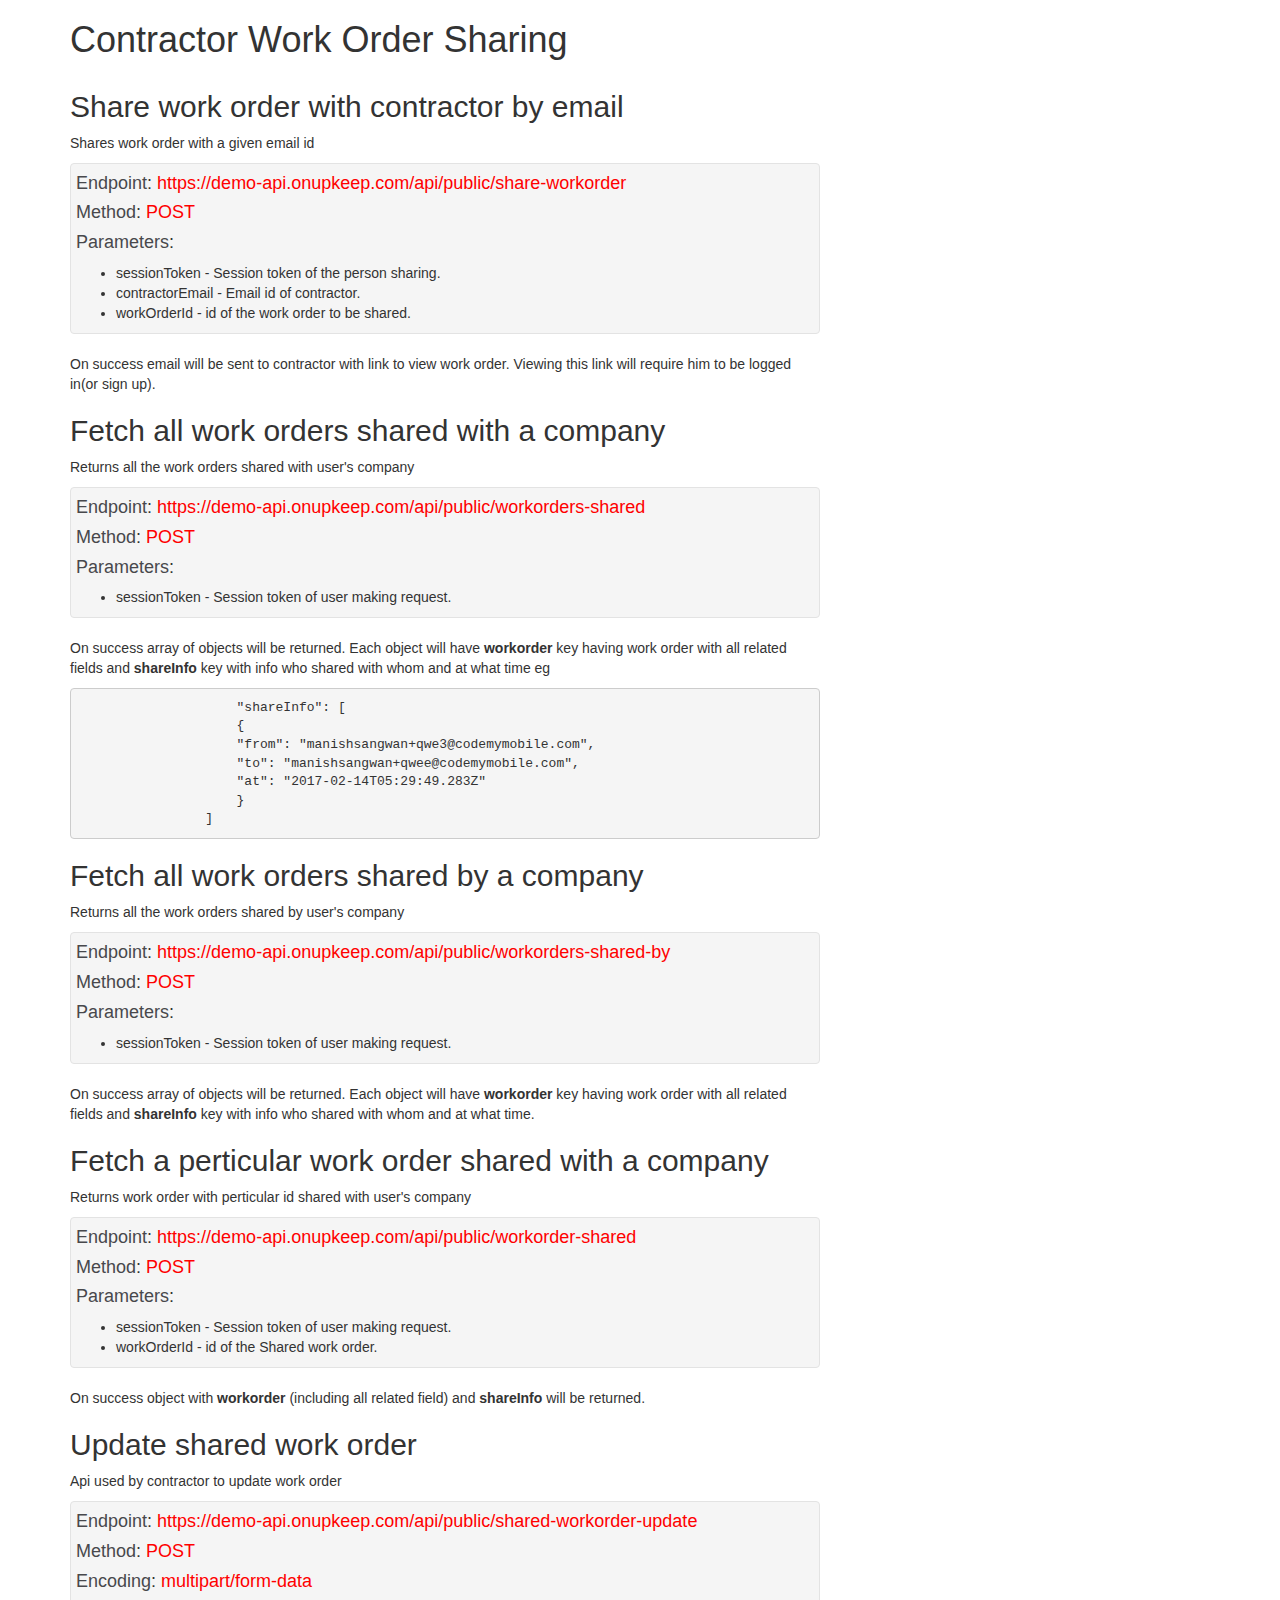
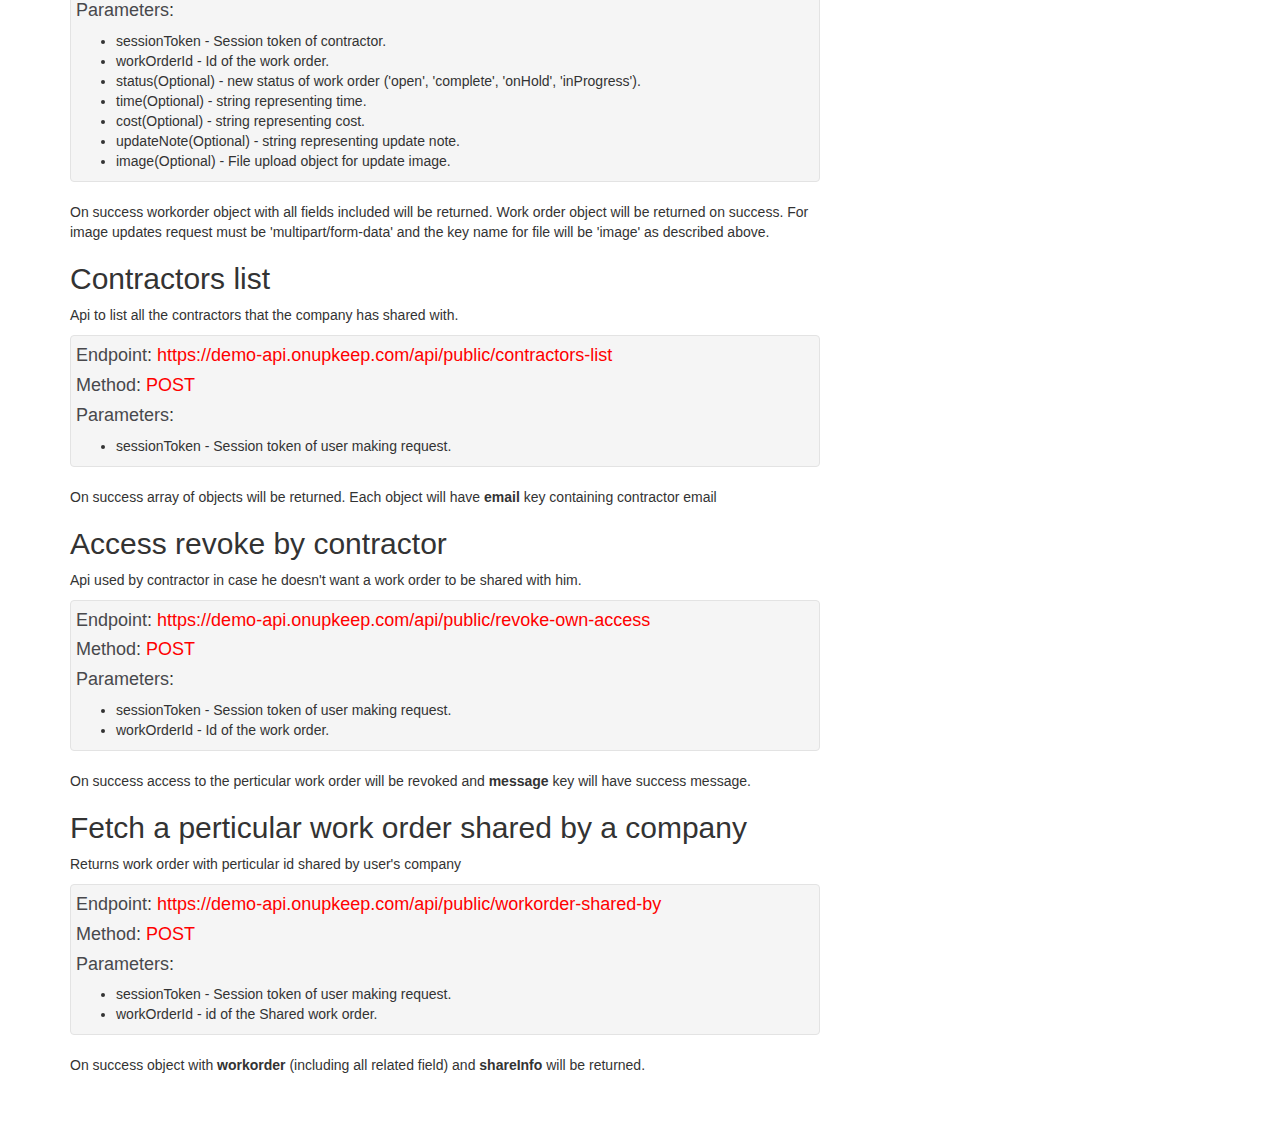
==== contractor.html @ 252f6064 "text change" ====
<!DOCTYPE html>
<html lang="en">
<head>
    <meta charset="utf-8">
    <meta http-equiv="X-UA-Compatible" content="IE=edge">
    <meta name="viewport" content="width=device-width, initial-scale=1">
    <!-- The above 3 meta tags *must* come first in the head; any other head content must come *after* these tags -->
    <meta name="description" content="">
    <meta name="author" content="">

    <title>Documentation Public APIs</title>

    <!-- Bootstrap core CSS -->
    <link href="https://maxcdn.bootstrapcdn.com/bootstrap/3.3.7/css/bootstrap.min.css" rel="stylesheet">

    <!-- Custom styles for this template -->
    <link href="style.css" rel="stylesheet">


    <!-- HTML5 shim and Respond.js for IE8 support of HTML5 elements and media queries -->
    <!--[if lt IE 9]>
    <script src="https://oss.maxcdn.com/html5shiv/3.7.3/html5shiv.min.js"></script>
    <script src="https://oss.maxcdn.com/respond/1.4.2/respond.min.js"></script>
    <![endif]-->
</head>

<body>

<div class="container">

    <div class="blog-header">
        <h1 class="blog-title">Contractor Work Order Sharing</h1>
    </div>

    <div class="row">

        <div class="col-sm-8 blog-main">
            <div class="blog-post">
                <h2>Share work order with contractor by email</h2>
                <p>Shares work order with a given email id</p>
                <div class="highlight">
                    <h4><span class="key">Endpoint</span>: <span class="val">https://demo-api.onupkeep.com/api/public/share-workorder</span></h4>
                    <h4><span class="key">Method</span>: <span class="val">POST</span></h4>
                    <h4><span class="key">Parameters</span>:</h4>
                    <ul>
                        <li>sessionToken  - Session token of the person sharing.</li>
                        <li>contractorEmail  - Email id of contractor.</li>
                        <li>workOrderId - id of the work order to be shared.</li>
                    </ul>
                </div>
                <p>On success email will be sent to contractor with link to view work order. Viewing this link will require him to be logged in(or sign up).</p>
            </div>

            <div class="blog-post">
                <h2>Fetch all work orders shared with a company</h2>
                <p>Returns all the work orders shared with user's company</p>
                <div class="highlight">
                    <h4><span class="key">Endpoint</span>: <span class="val">https://demo-api.onupkeep.com/api/public/workorders-shared</span></h4>
                    <h4><span class="key">Method</span>: <span class="val">POST</span></h4>
                    <h4><span class="key">Parameters</span>:</h4>
                    <ul>
                        <li>sessionToken  - Session token of user making request.</li>
                    </ul>
                </div>
                <p>On success array of objects will be returned. Each object will have <b>workorder</b> key having work order with all related fields and <b>shareInfo</b> key with info who shared with whom and at what time eg
                    <pre>
                    "shareInfo": [
                    {
                    "from": "manishsangwan+qwe3@codemymobile.com",
                    "to": "manishsangwan+qwee@codemymobile.com",
                    "at": "2017-02-14T05:29:49.283Z"
                    }
                ]</pre></p>
            </div><!-- /.blog-post -->


            <div class="blog-post">
                <h2>Fetch all work orders shared by a company</h2>
                <p>Returns all the work orders shared by user's company</p>
                <div class="highlight">
                    <h4><span class="key">Endpoint</span>: <span class="val">https://demo-api.onupkeep.com/api/public/workorders-shared-by</span></h4>
                    <h4><span class="key">Method</span>: <span class="val">POST</span></h4>
                    <h4><span class="key">Parameters</span>:</h4>
                    <ul>
                        <li>sessionToken  - Session token of user making request.</li>
                    </ul>
                </div>
                <p>On success array of objects will be returned. Each object will have <b>workorder</b> key having work order with all related fields and <b>shareInfo</b> key with info who shared with whom and at what time.</p>
            </div><!-- /.blog-post -->

            <div class="blog-post">
                <h2>Fetch a perticular work order shared with a company</h2>
                <p>Returns work order with perticular id shared with user's company</p>
                <div class="highlight">
                    <h4><span class="key">Endpoint</span>: <span class="val">https://demo-api.onupkeep.com/api/public/workorder-shared</span></h4>
                    <h4><span class="key">Method</span>: <span class="val">POST</span></h4>
                    <h4><span class="key">Parameters</span>:</h4>
                    <ul>
                        <li>sessionToken  - Session token of user making request.</li>
                        <li>workOrderId - id of the Shared work order.</li>
                    </ul>
                </div>
                <p>On success object with <b>workorder</b> (including all related field) and <b>shareInfo</b> will be returned.</p>
            </div><!-- /.blog-post -->

            <div class="blog-post">
                <h2>Update shared work order</h2>
                <p>Api used by contractor to update work order</p>
                <div class="highlight">
                    <h4><span class="key">Endpoint</span>: <span class="val">https://demo-api.onupkeep.com/api/public/shared-workorder-update</span></h4>
                    <h4><span class="key">Method</span>: <span class="val">POST</span></h4>
                    <h4><span class="key">Encoding</span>: <span class="val">multipart/form-data</span></h4>
                    <h4><span class="key">Parameters</span>:</h4>
                    <ul>
                        <li>sessionToken - Session token of contractor.</li>
                        <li>workOrderId - Id of the work order.</li>
                        <li>status(Optional) - new status of work order ('open', 'complete', 'onHold', 'inProgress').</li>
                        <li>time(Optional) - string representing time.</li>
                        <li>cost(Optional) - string representing cost.</li>
                        <li>updateNote(Optional) - string representing update note.</li>
                        <li>image(Optional) - File upload object for update image.</li>
                    </ul>
                </div>
                <p>On success workorder object with all fields included will be returned. Work order object will be returned on success. For image updates request must be 'multipart/form-data' and the key name for file will be 'image' as described above.</p>
            </div><!-- /.blog-post -->

            <div class="blog-post">
                <h2>Contractors list</h2>
                <p>Api to list all the contractors that the company has shared with.</p>
                <div class="highlight">
                    <h4><span class="key">Endpoint</span>: <span class="val">https://demo-api.onupkeep.com/api/public/contractors-list</span></h4>
                    <h4><span class="key">Method</span>: <span class="val">POST</span></h4>
                    <h4><span class="key">Parameters</span>:</h4>
                    <ul>
                        <li>sessionToken  - Session token of user making request.</li>
                    </ul>
                </div>
                <p>On success array of objects will be returned. Each object will have <b>email</b> key containing contractor email</p>
            </div><!-- /.blog-post -->

            <div class="blog-post">
                <h2>Access revoke by contractor</h2>
                <p>Api used by contractor in case he doesn't want a work order to be shared with him.</p>
                <div class="highlight">
                    <h4><span class="key">Endpoint</span>: <span class="val">https://demo-api.onupkeep.com/api/public/revoke-own-access</span></h4>
                    <h4><span class="key">Method</span>: <span class="val">POST</span></h4>
                    <h4><span class="key">Parameters</span>:</h4>
                    <ul>
                        <li>sessionToken  - Session token of user making request.</li>
                        <li>workOrderId  - Id of the work order.</li>
                    </ul>
                </div>
                <p>On success access to the perticular work order will be revoked and <b>message</b> key will have success message.</p>
            </div><!-- /.blog-post -->

            <div class="blog-post">
                <h2>Fetch a perticular work order shared by a company</h2>
                <p>Returns work order with perticular id shared by user's company</p>
                <div class="highlight">
                    <h4><span class="key">Endpoint</span>: <span class="val">https://demo-api.onupkeep.com/api/public/workorder-shared-by</span></h4>
                    <h4><span class="key">Method</span>: <span class="val">POST</span></h4>
                    <h4><span class="key">Parameters</span>:</h4>
                    <ul>
                        <li>sessionToken  - Session token of user making request.</li>
                        <li>workOrderId - id of the Shared work order.</li>
                    </ul>
                </div>
                <p>On success object with <b>workorder</b> (including all related field) and <b>shareInfo</b> will be returned.</p>
            </div><!-- /.blog-post -->


        </div><!-- /.blog-main -->

    </div><!-- /.row -->

</div><!-- /.container -->
<div class="footer">

</div>


<!-- Bootstrap core JavaScript
================================================== -->
<!-- Placed at the end of the document so the pages load faster -->
<script src="https://ajax.googleapis.com/ajax/libs/jquery/1.12.4/jquery.min.js"></script>
<script>window.jQuery || document.write('<script src="http://code.jquery.com/ui/1.12.1/jquery-ui.min.js"><\/script>')</script>
<script src="https://maxcdn.bootstrapcdn.com/bootstrap/3.3.7/js/bootstrap.min.js"></script>
</body>
</html>
---- style.css ----
.highlight{
    margin-bottom: 20px;
    background-color: #f5f5f5;
    border: 1px solid #e3e3e3;
    border-radius: 4px;
    padding-left: 5px;
}

.key{
    color: #48484c
}

.val{
    color: red;
}

.footer{
    margin-bottom: 50px;
}

.idx {
    margin-top: 40px;
}

.idx-head {
    font-size: 23px;
}

.idx-body{

}
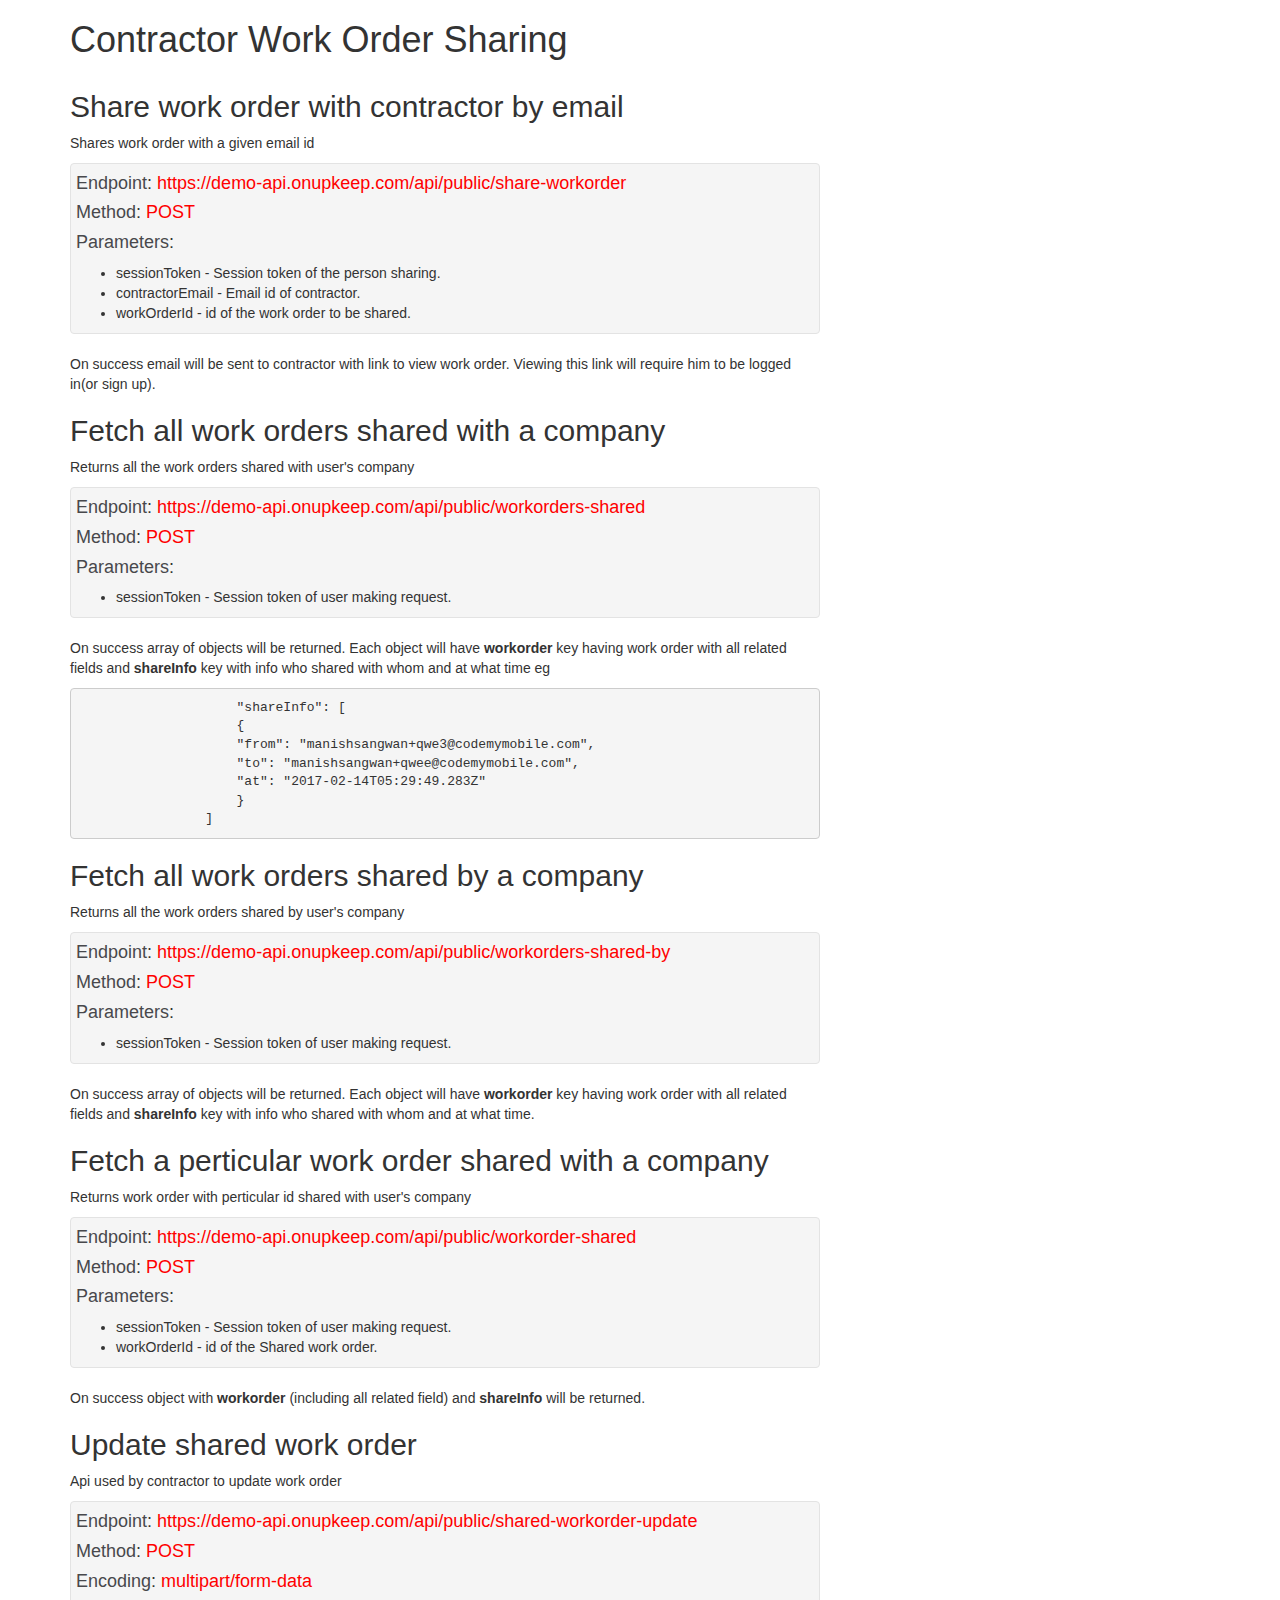
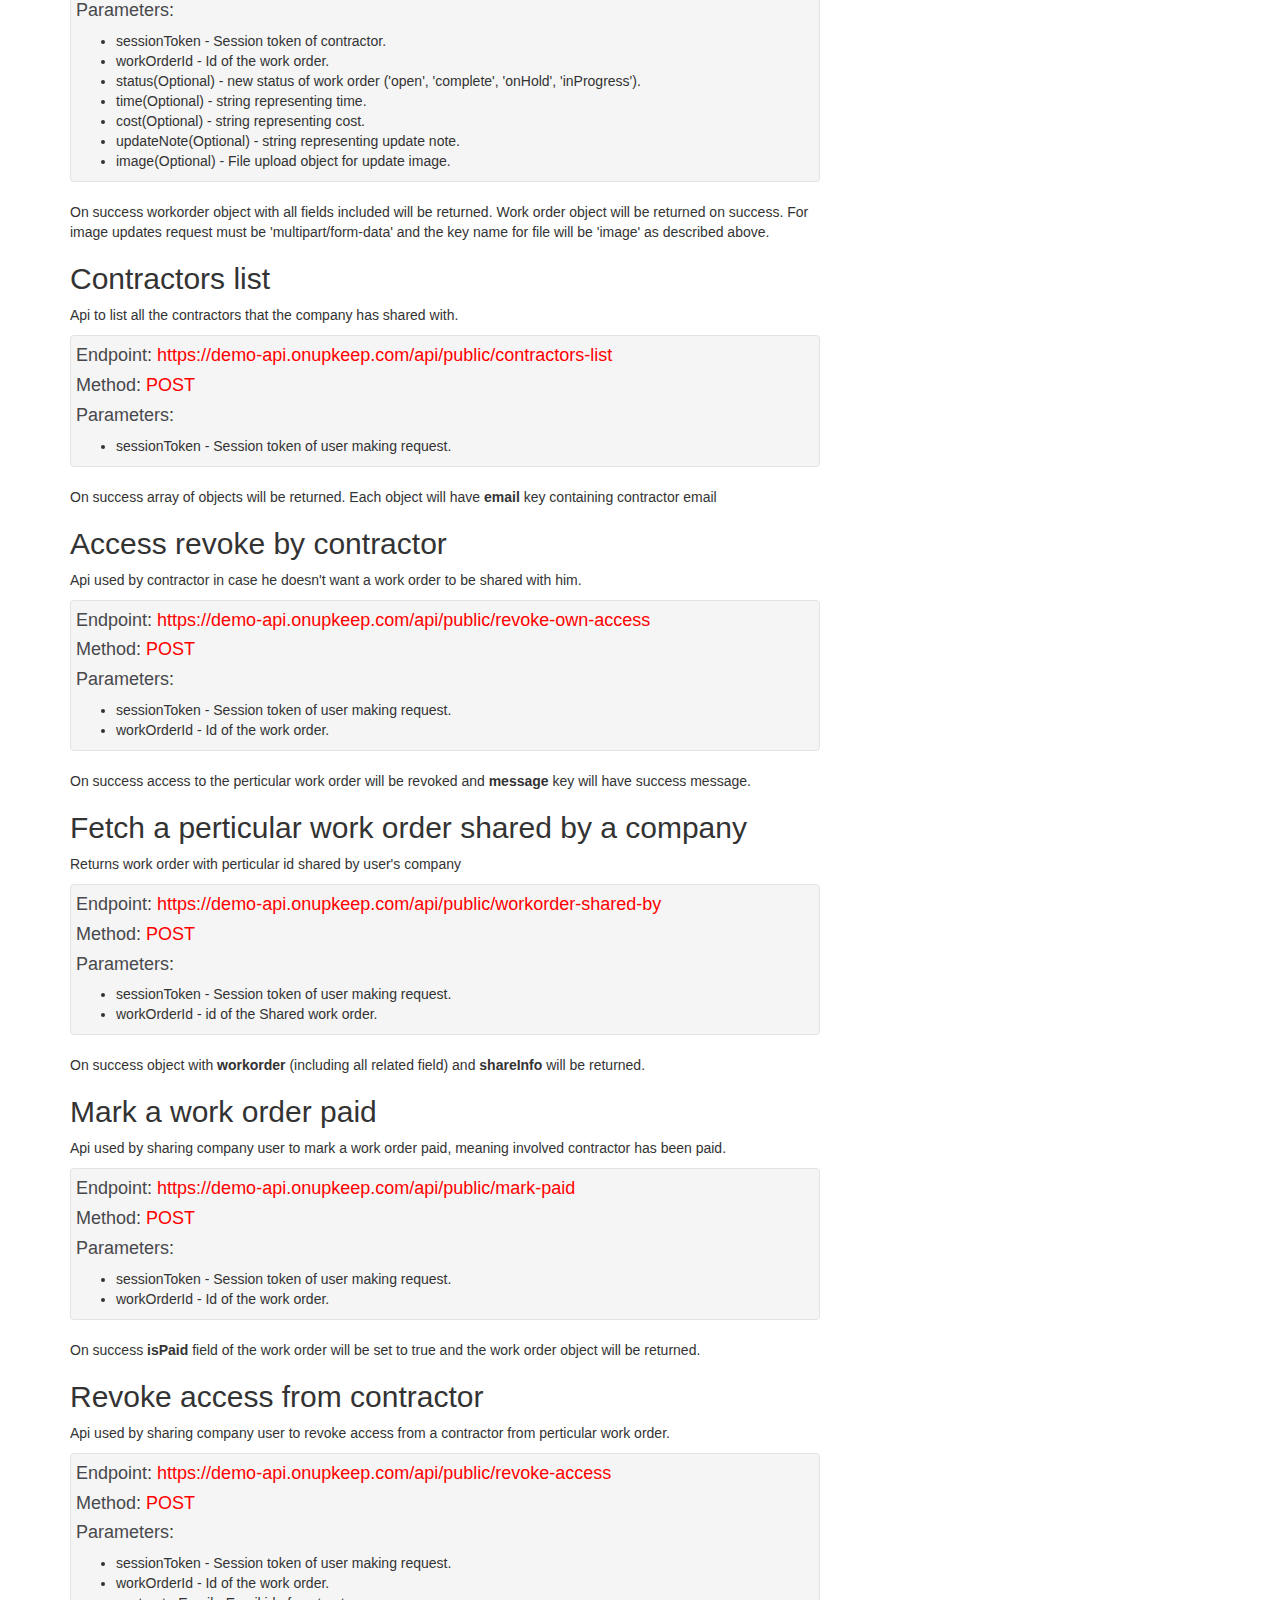
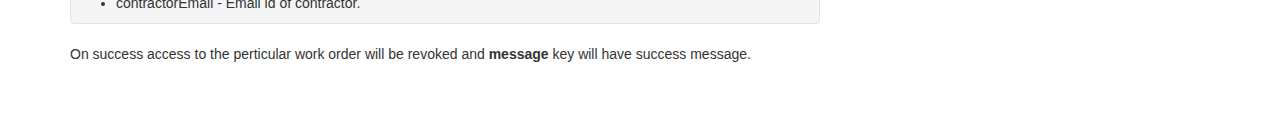
==== commit 0a2e1f4a: "mark paid and revoke access api included" ====
--- a/contractor.html
+++ b/contractor.html
@@ -169,6 +169,36 @@
                 <p>On success object with <b>workorder</b> (including all related field) and <b>shareInfo</b> will be returned.</p>
             </div><!-- /.blog-post -->
 
+            <div class="blog-post">
+                <h2>Mark a work order paid</h2>
+                <p>Api used by sharing company user to mark a work order paid, meaning involved contractor has been paid.</p>
+                <div class="highlight">
+                    <h4><span class="key">Endpoint</span>: <span class="val">https://demo-api.onupkeep.com/api/public/mark-paid</span></h4>
+                    <h4><span class="key">Method</span>: <span class="val">POST</span></h4>
+                    <h4><span class="key">Parameters</span>:</h4>
+                    <ul>
+                        <li>sessionToken  - Session token of user making request.</li>
+                        <li>workOrderId  - Id of the work order.</li>
+                    </ul>
+                </div>
+                <p>On success <b>isPaid</b> field of the work order will be set to true and the work order object will be returned.</p>
+            </div>
+
+            <div class="blog-post">
+                <h2>Revoke access from contractor</h2>
+                <p>Api used by sharing company user to revoke access from a contractor from perticular work order.</p>
+                <div class="highlight">
+                    <h4><span class="key">Endpoint</span>: <span class="val">https://demo-api.onupkeep.com/api/public/revoke-access</span></h4>
+                    <h4><span class="key">Method</span>: <span class="val">POST</span></h4>
+                    <h4><span class="key">Parameters</span>:</h4>
+                    <ul>
+                        <li>sessionToken  - Session token of user making request.</li>
+                        <li>workOrderId  - Id of the work order.</li>
+                        <li>contractorEmail  - Email id of contractor.</li>
+                    </ul>
+                </div>
+                <p>On success access to the perticular work order will be revoked and <b>message</b> key will have success message.</p>
+            </div>
 
         </div><!-- /.blog-main -->
 
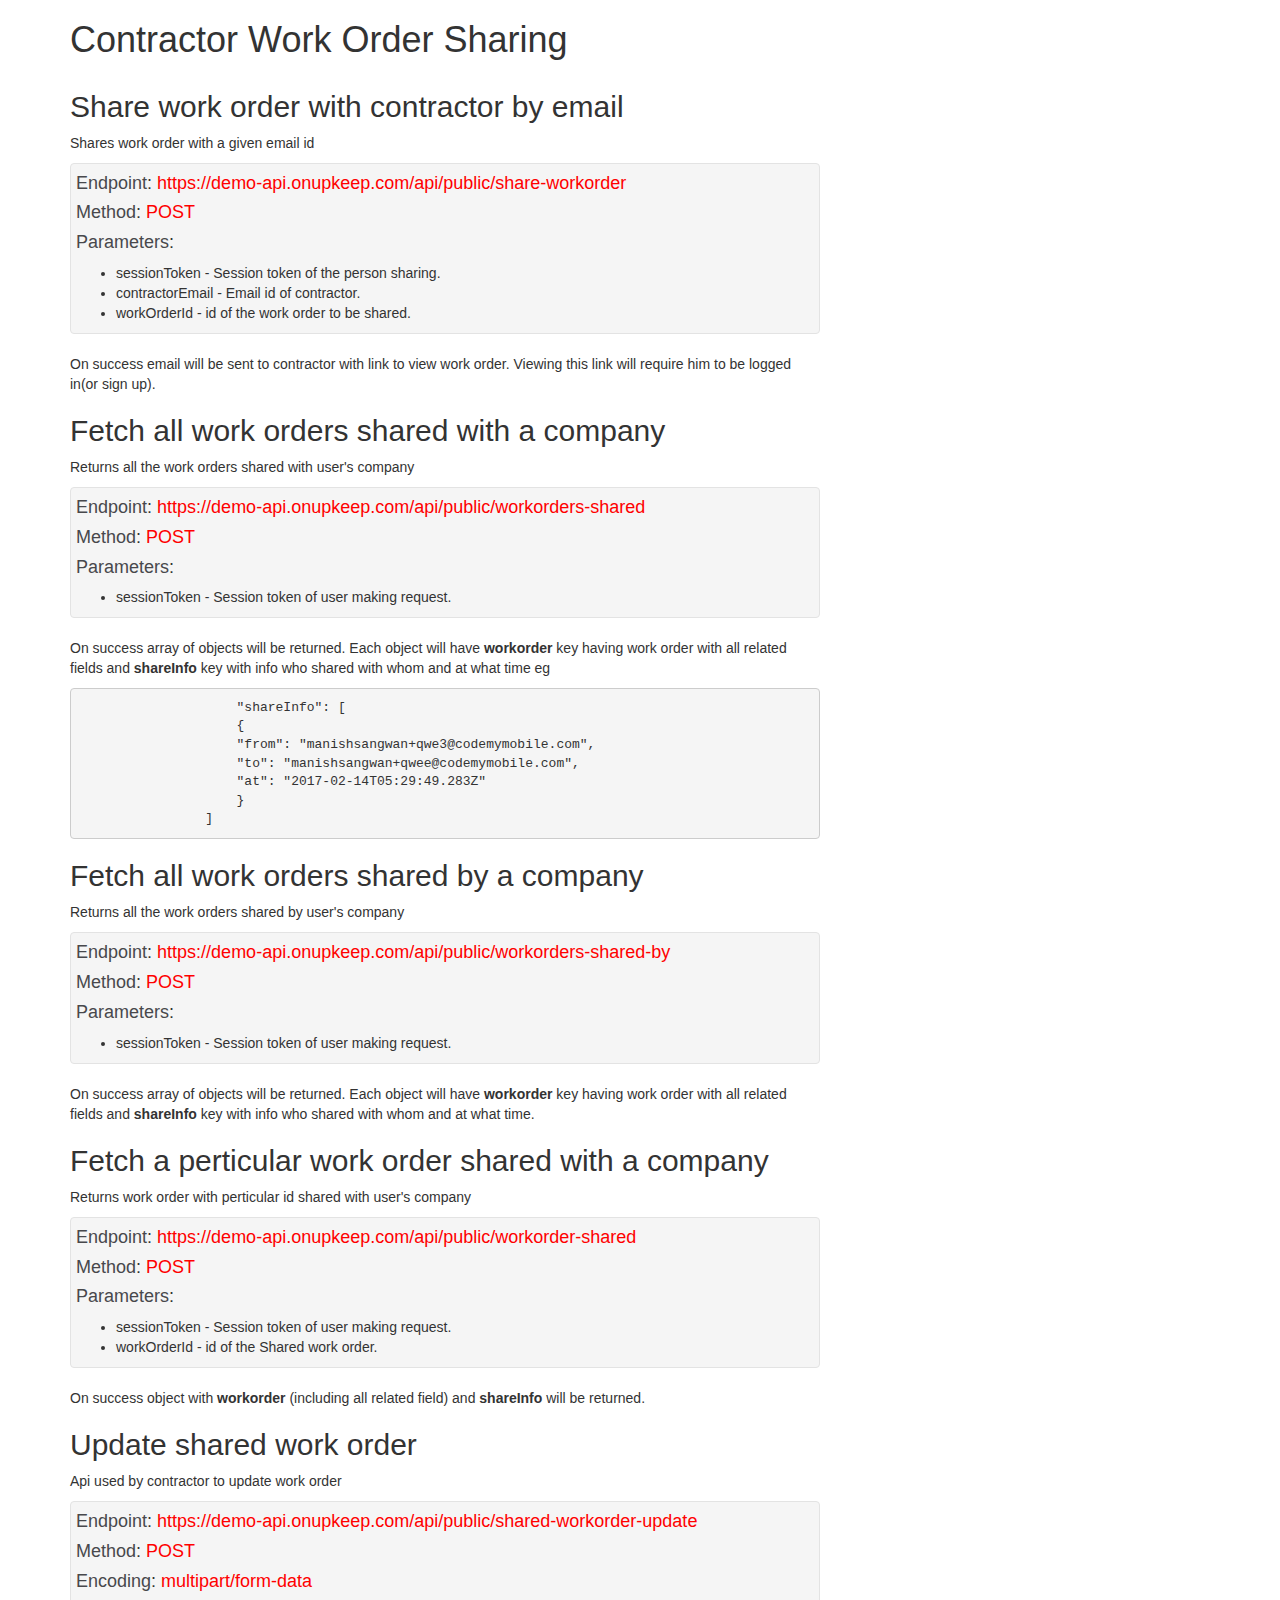
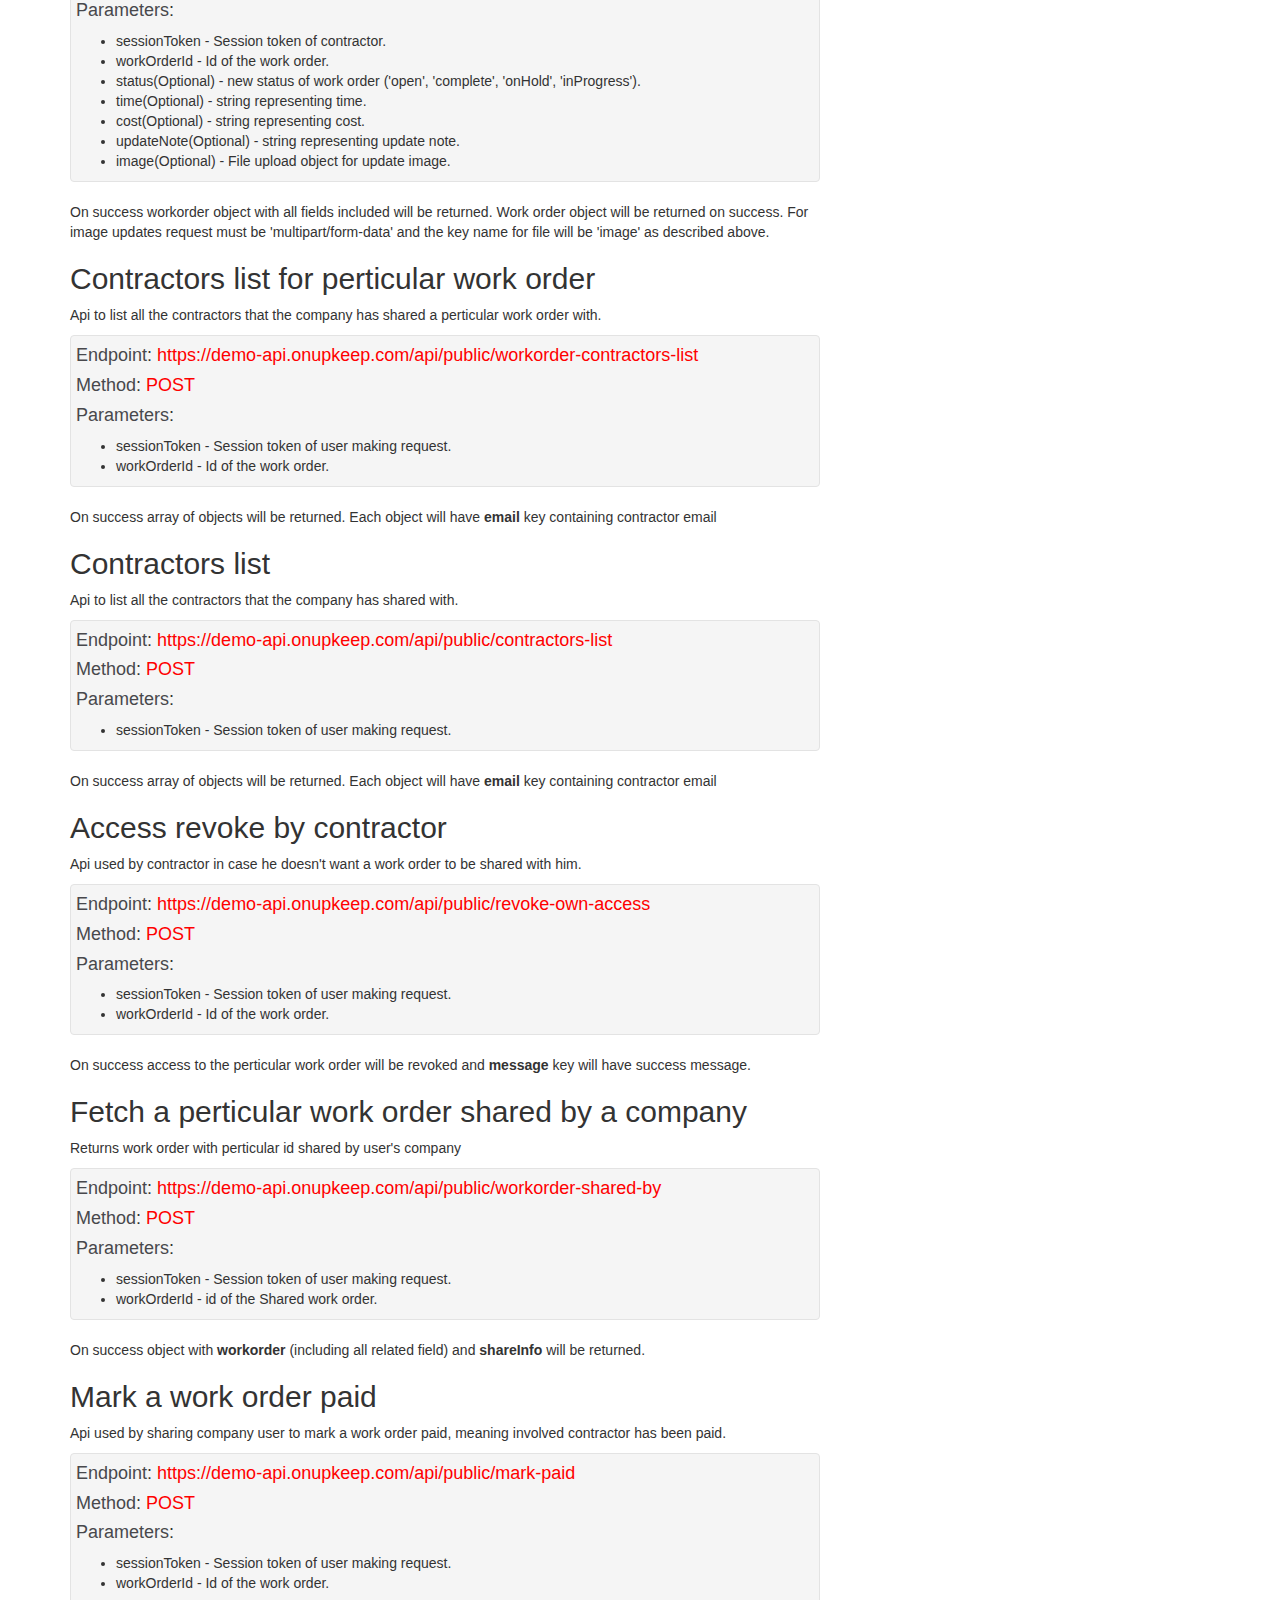
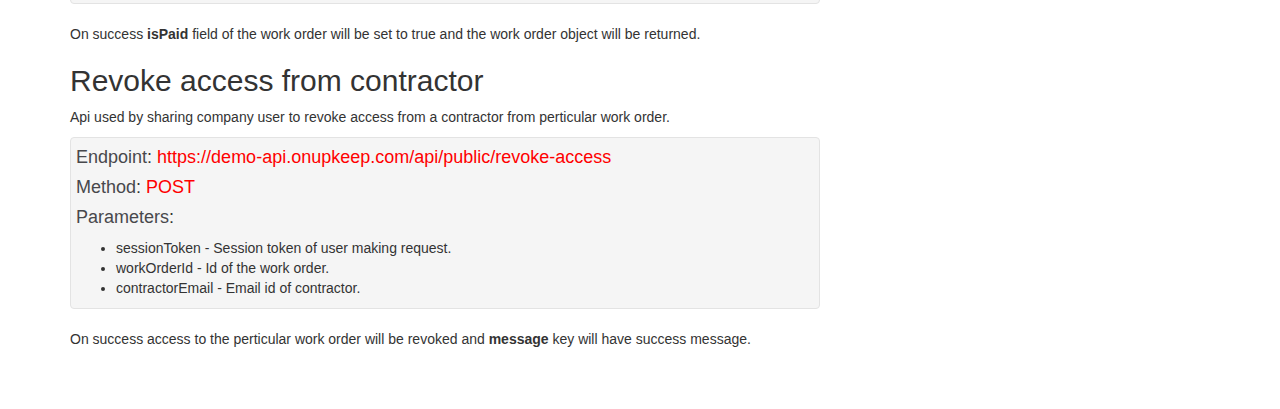
==== commit 9df5db47: "perticular workorder share list" ====
--- a/contractor.html
+++ b/contractor.html
@@ -126,6 +126,21 @@
             </div><!-- /.blog-post -->
 
             <div class="blog-post">
+                <h2>Contractors list for perticular work order</h2>
+                <p>Api to list all the contractors that the company has shared a perticular work order with.</p>
+                <div class="highlight">
+                    <h4><span class="key">Endpoint</span>: <span class="val">https://demo-api.onupkeep.com/api/public/workorder-contractors-list</span></h4>
+                    <h4><span class="key">Method</span>: <span class="val">POST</span></h4>
+                    <h4><span class="key">Parameters</span>:</h4>
+                    <ul>
+                        <li>sessionToken  - Session token of user making request.</li>
+                        <li>workOrderId - Id of the work order.</li>
+                    </ul>
+                </div>
+                <p>On success array of objects will be returned. Each object will have <b>email</b> key containing contractor email</p>
+            </div><!-- /.blog-post -->
+
+            <div class="blog-post">
                 <h2>Contractors list</h2>
                 <p>Api to list all the contractors that the company has shared with.</p>
                 <div class="highlight">
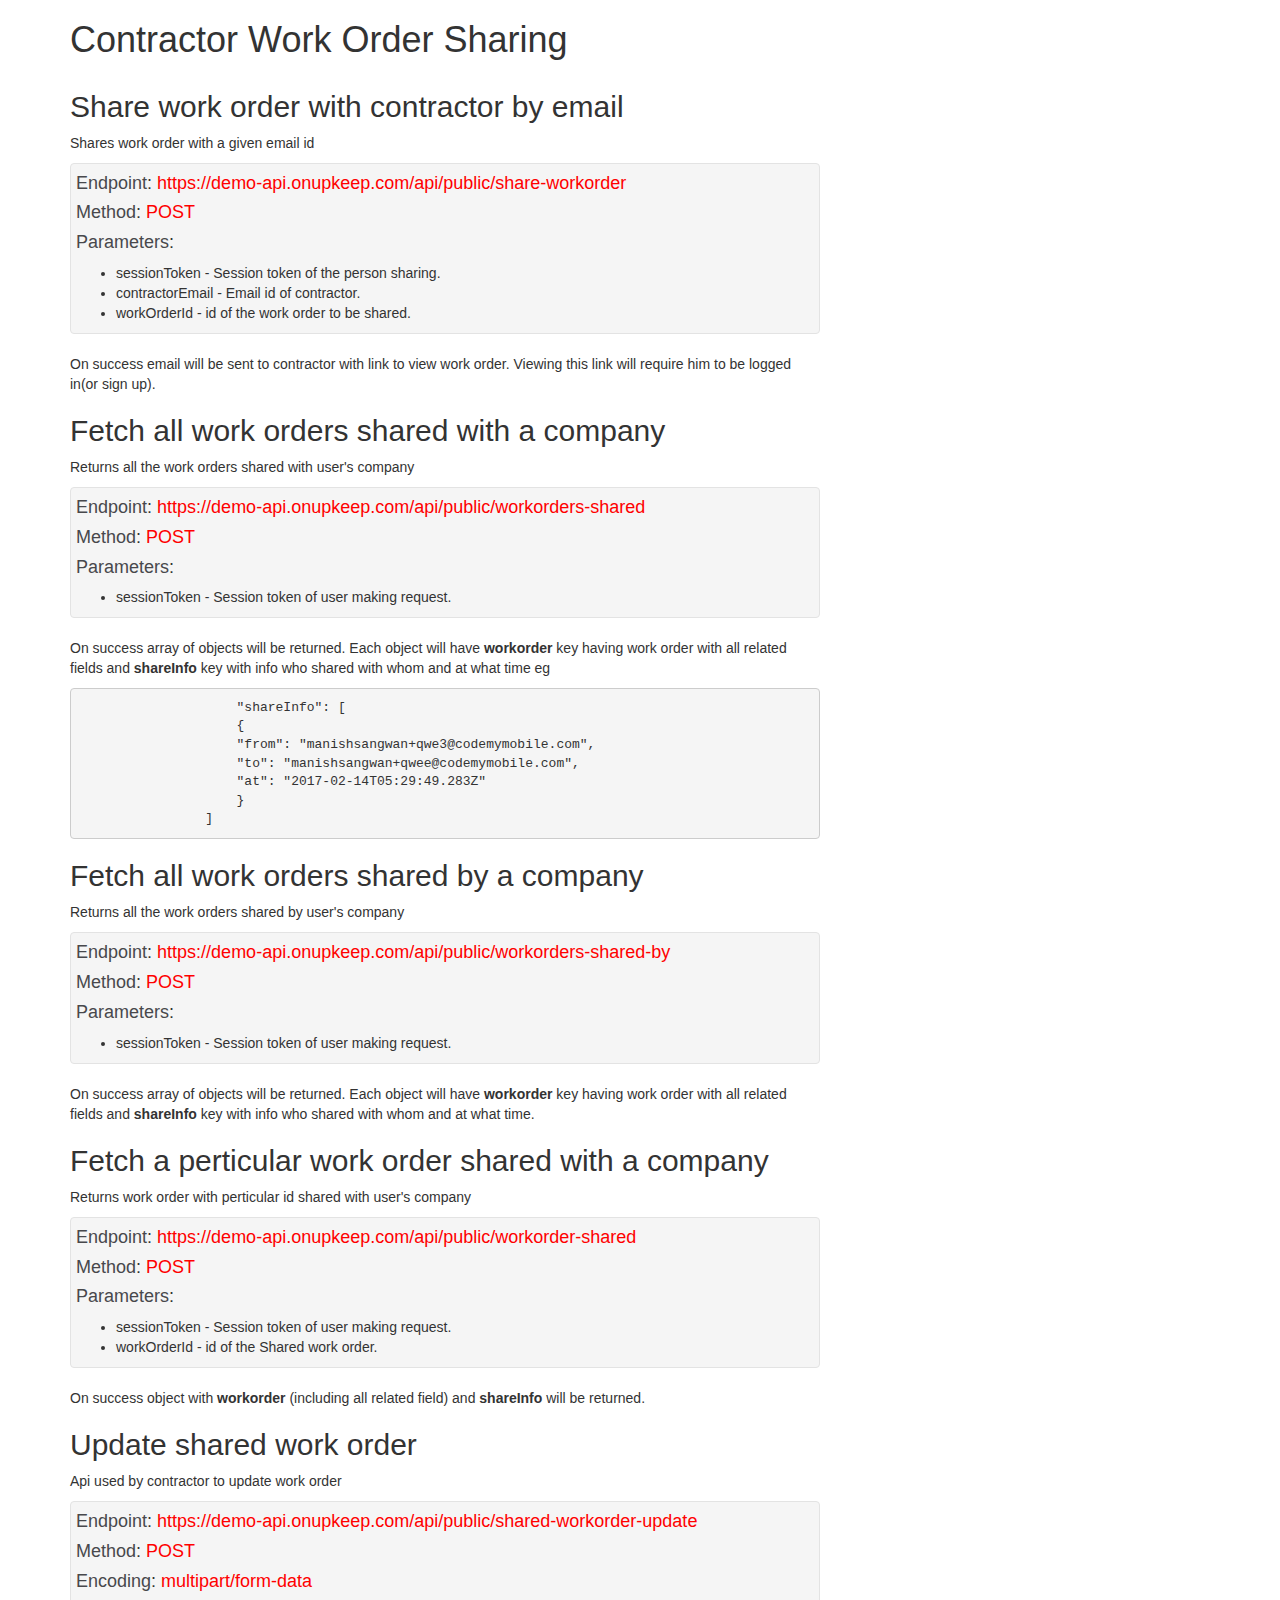
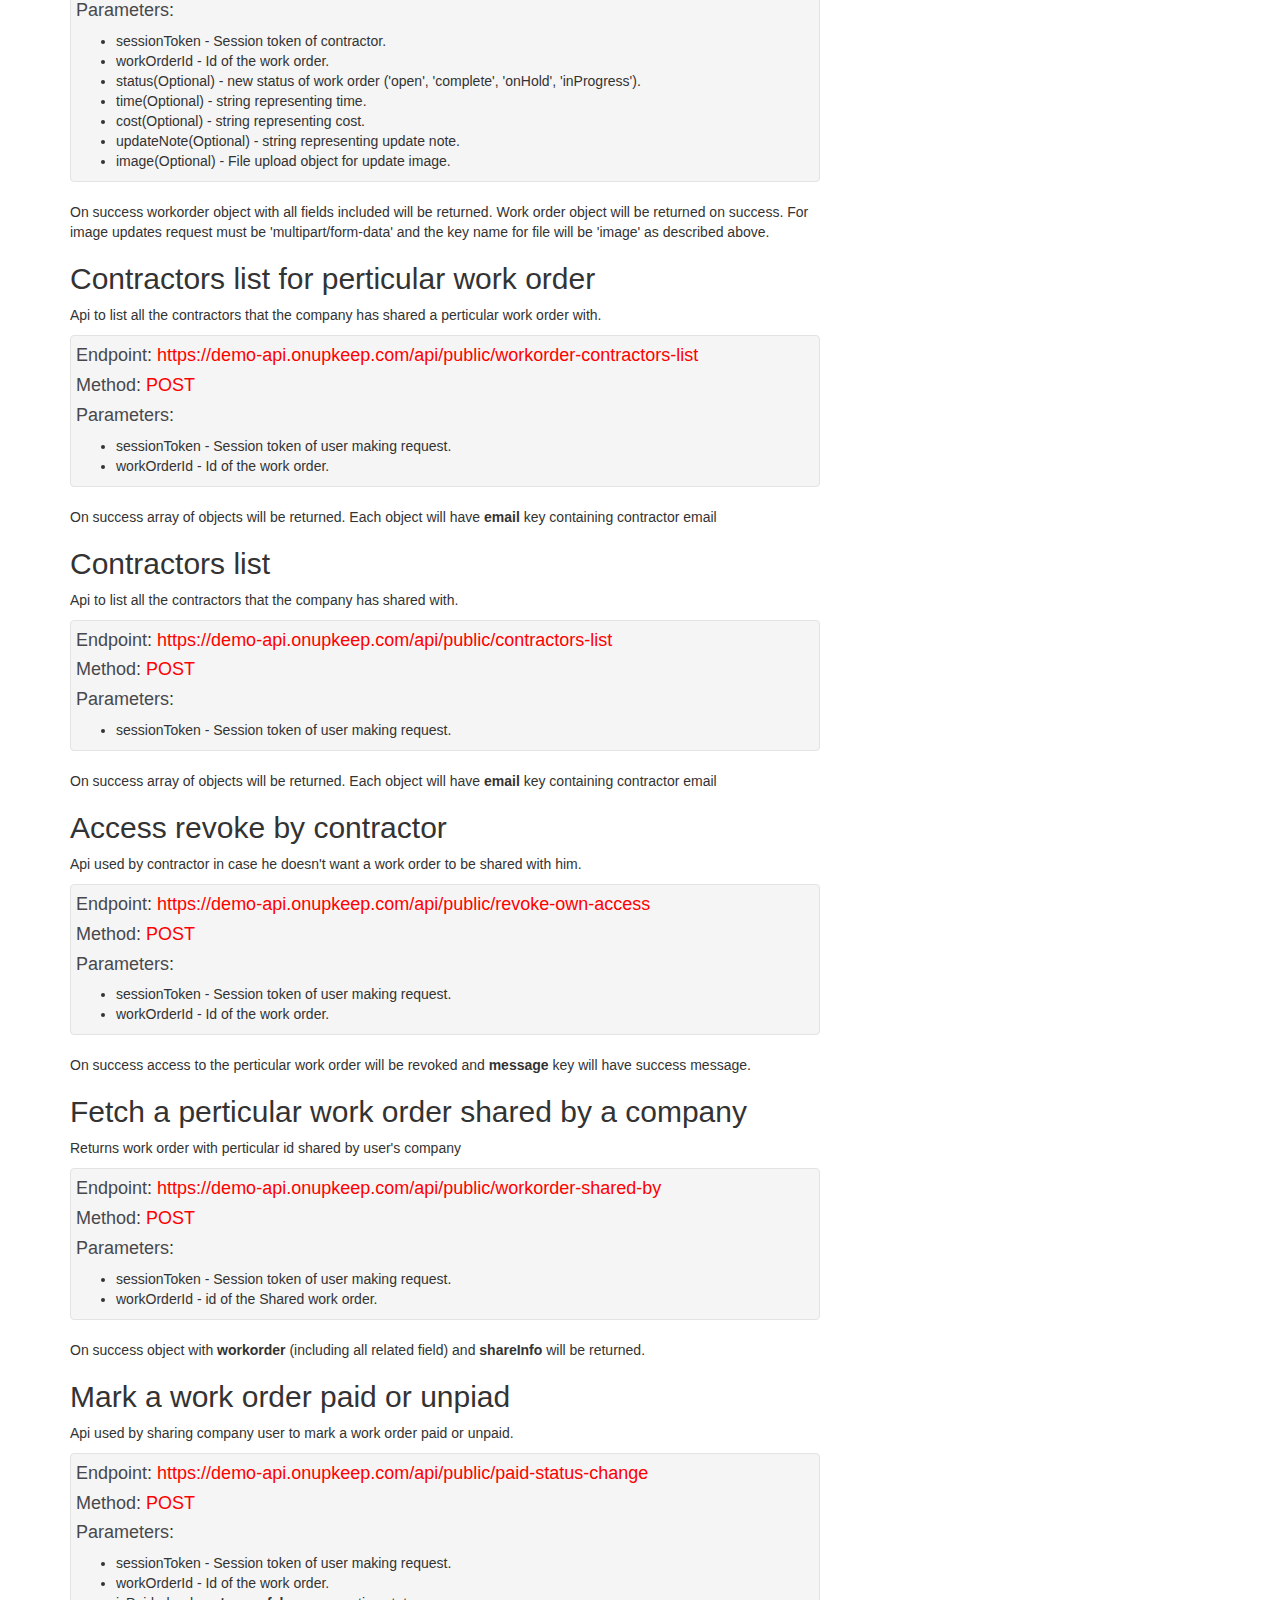
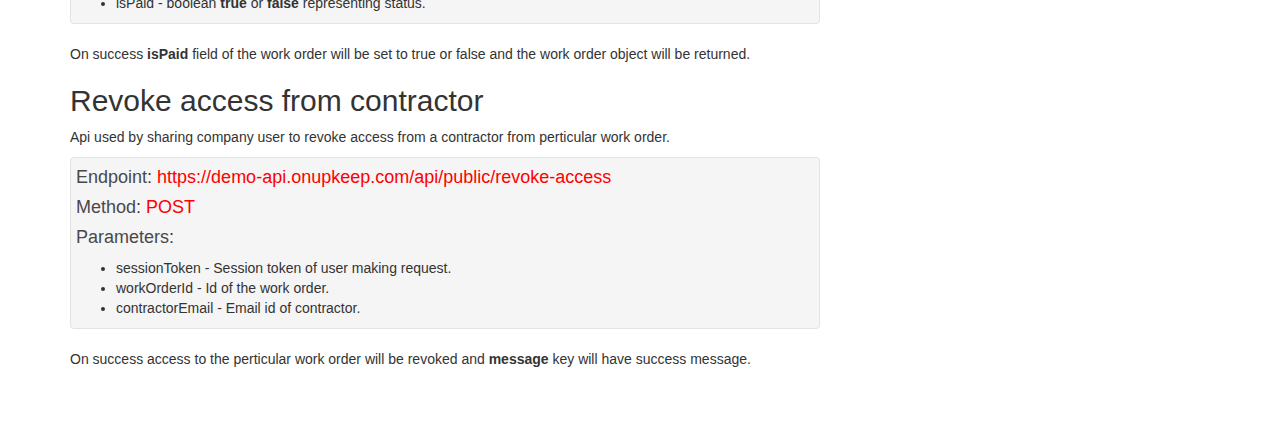
==== commit da42a60c: "unpaid" ====
--- a/contractor.html
+++ b/contractor.html
@@ -185,18 +185,19 @@
             </div><!-- /.blog-post -->
 
             <div class="blog-post">
-                <h2>Mark a work order paid</h2>
-                <p>Api used by sharing company user to mark a work order paid, meaning involved contractor has been paid.</p>
-                <div class="highlight">
-                    <h4><span class="key">Endpoint</span>: <span class="val">https://demo-api.onupkeep.com/api/public/mark-paid</span></h4>
+                <h2>Mark a work order paid or unpiad</h2>
+                <p>Api used by sharing company user to mark a work order paid or unpaid.</p>
+                <div class="highlight">
+                    <h4><span class="key">Endpoint</span>: <span class="val">https://demo-api.onupkeep.com/api/public/paid-status-change</span></h4>
                     <h4><span class="key">Method</span>: <span class="val">POST</span></h4>
                     <h4><span class="key">Parameters</span>:</h4>
                     <ul>
                         <li>sessionToken  - Session token of user making request.</li>
                         <li>workOrderId  - Id of the work order.</li>
-                    </ul>
-                </div>
-                <p>On success <b>isPaid</b> field of the work order will be set to true and the work order object will be returned.</p>
+                        <li>isPaid  - boolean <b>true</b> or <b>false</b> representing status.</li>
+                    </ul>
+                </div>
+                <p>On success <b>isPaid</b> field of the work order will be set to true or false and the work order object will be returned.</p>
             </div>
 
             <div class="blog-post">
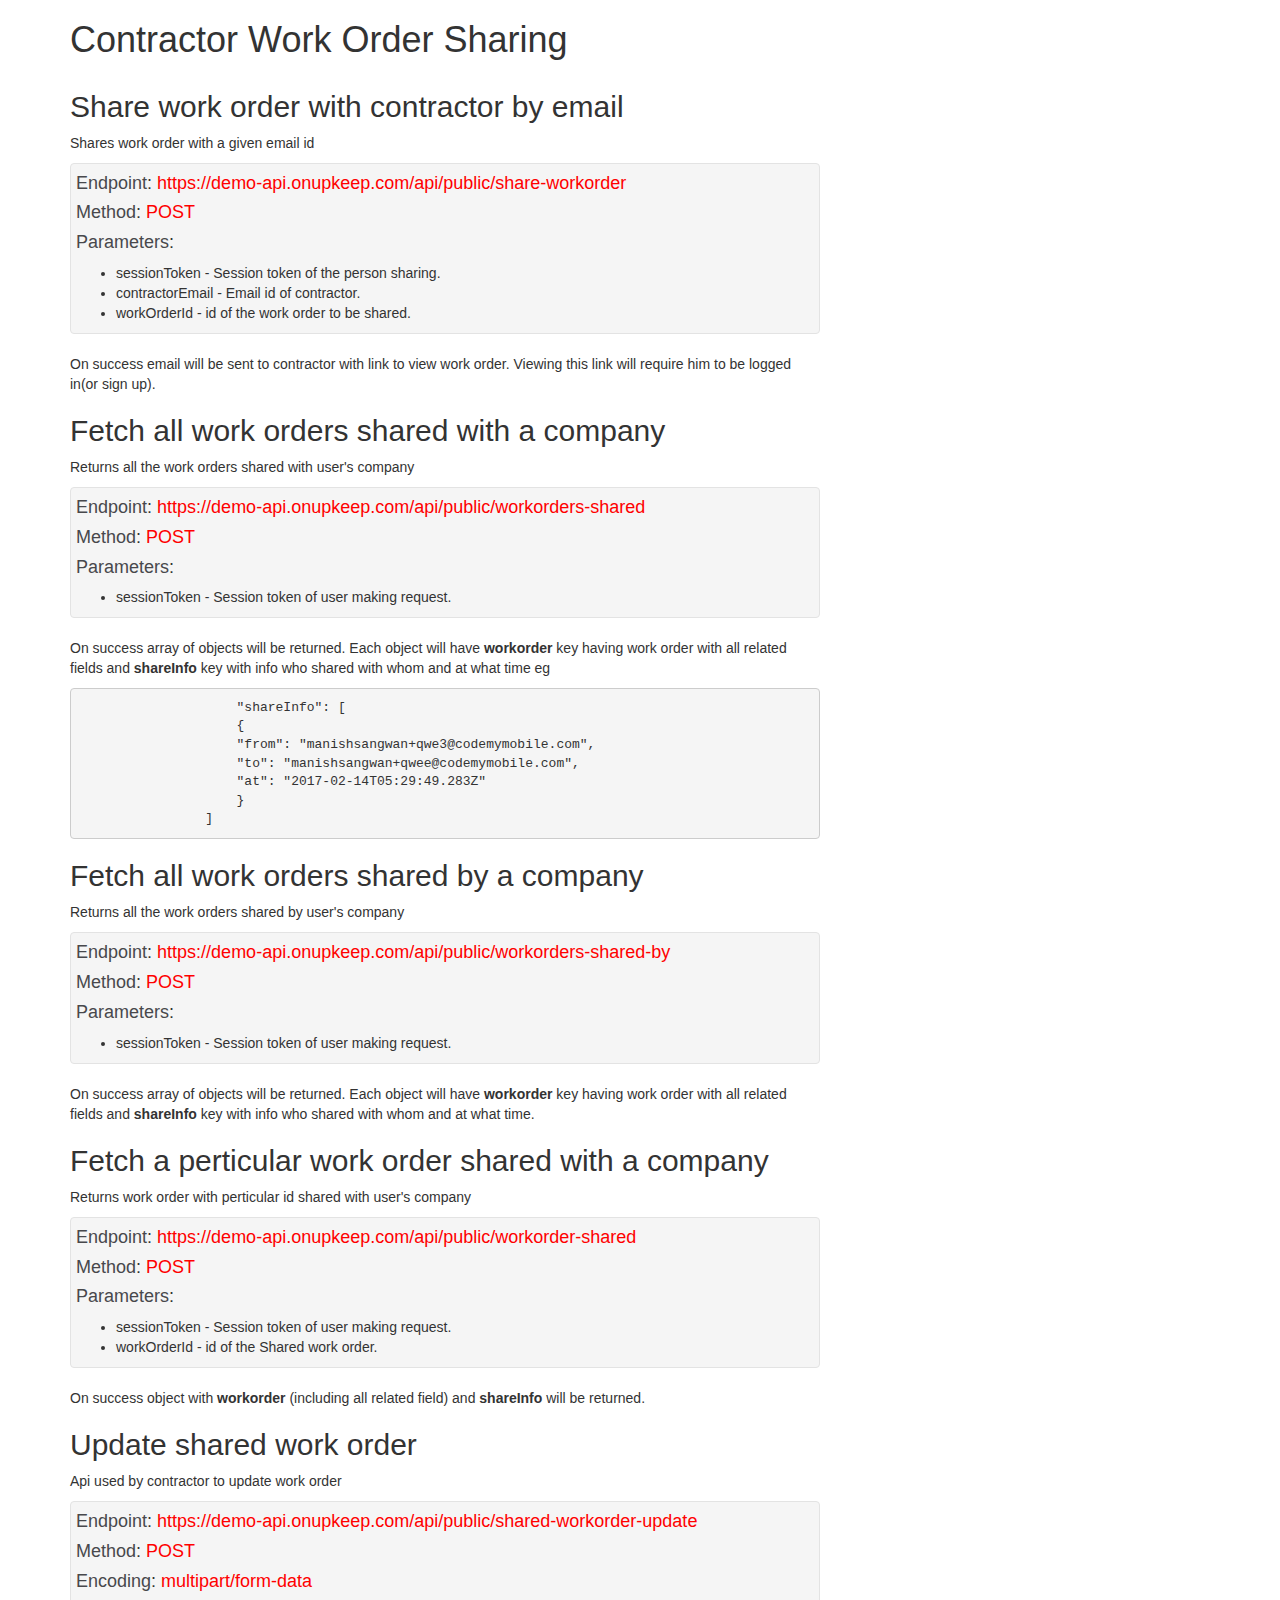
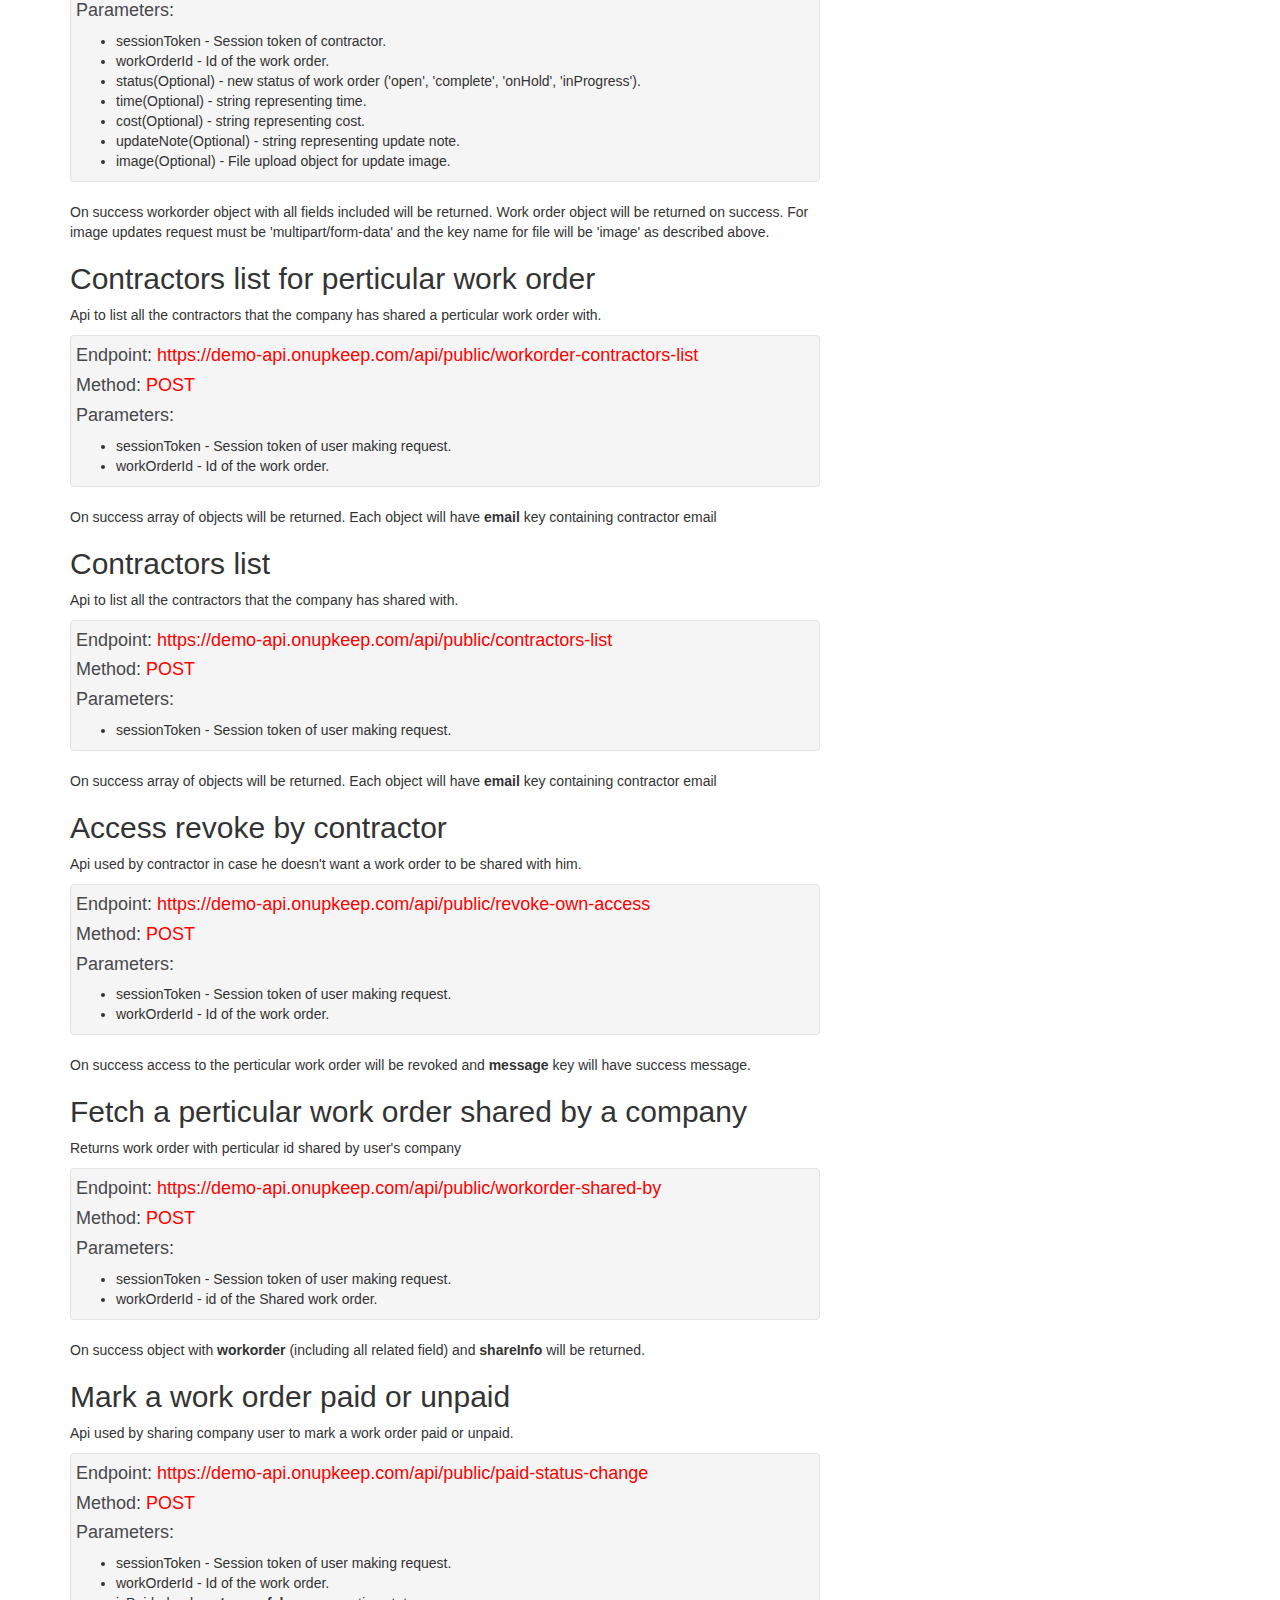
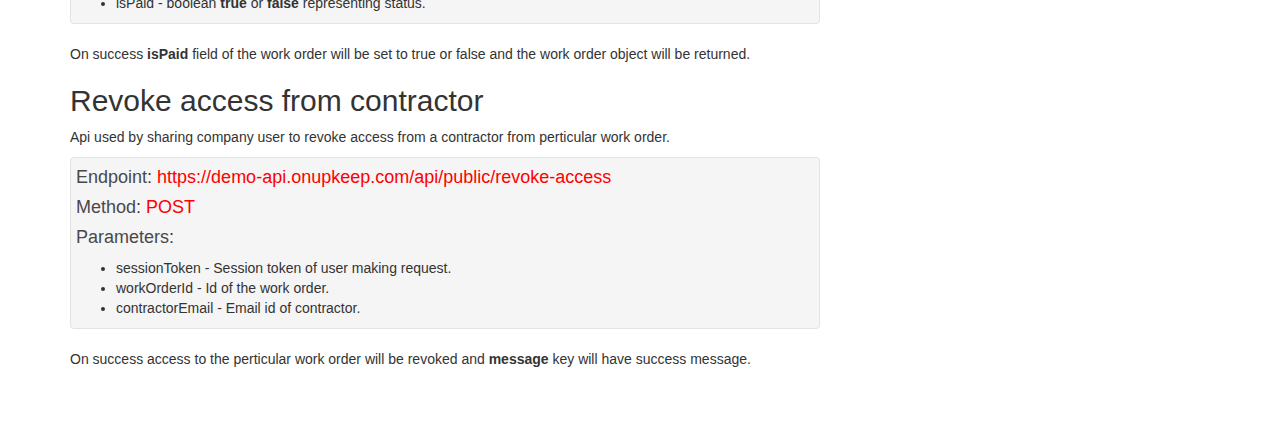
==== commit 5b44e316: "text change" ====
--- a/contractor.html
+++ b/contractor.html
@@ -185,7 +185,7 @@
             </div><!-- /.blog-post -->
 
             <div class="blog-post">
-                <h2>Mark a work order paid or unpiad</h2>
+                <h2>Mark a work order paid or unpaid</h2>
                 <p>Api used by sharing company user to mark a work order paid or unpaid.</p>
                 <div class="highlight">
                     <h4><span class="key">Endpoint</span>: <span class="val">https://demo-api.onupkeep.com/api/public/paid-status-change</span></h4>
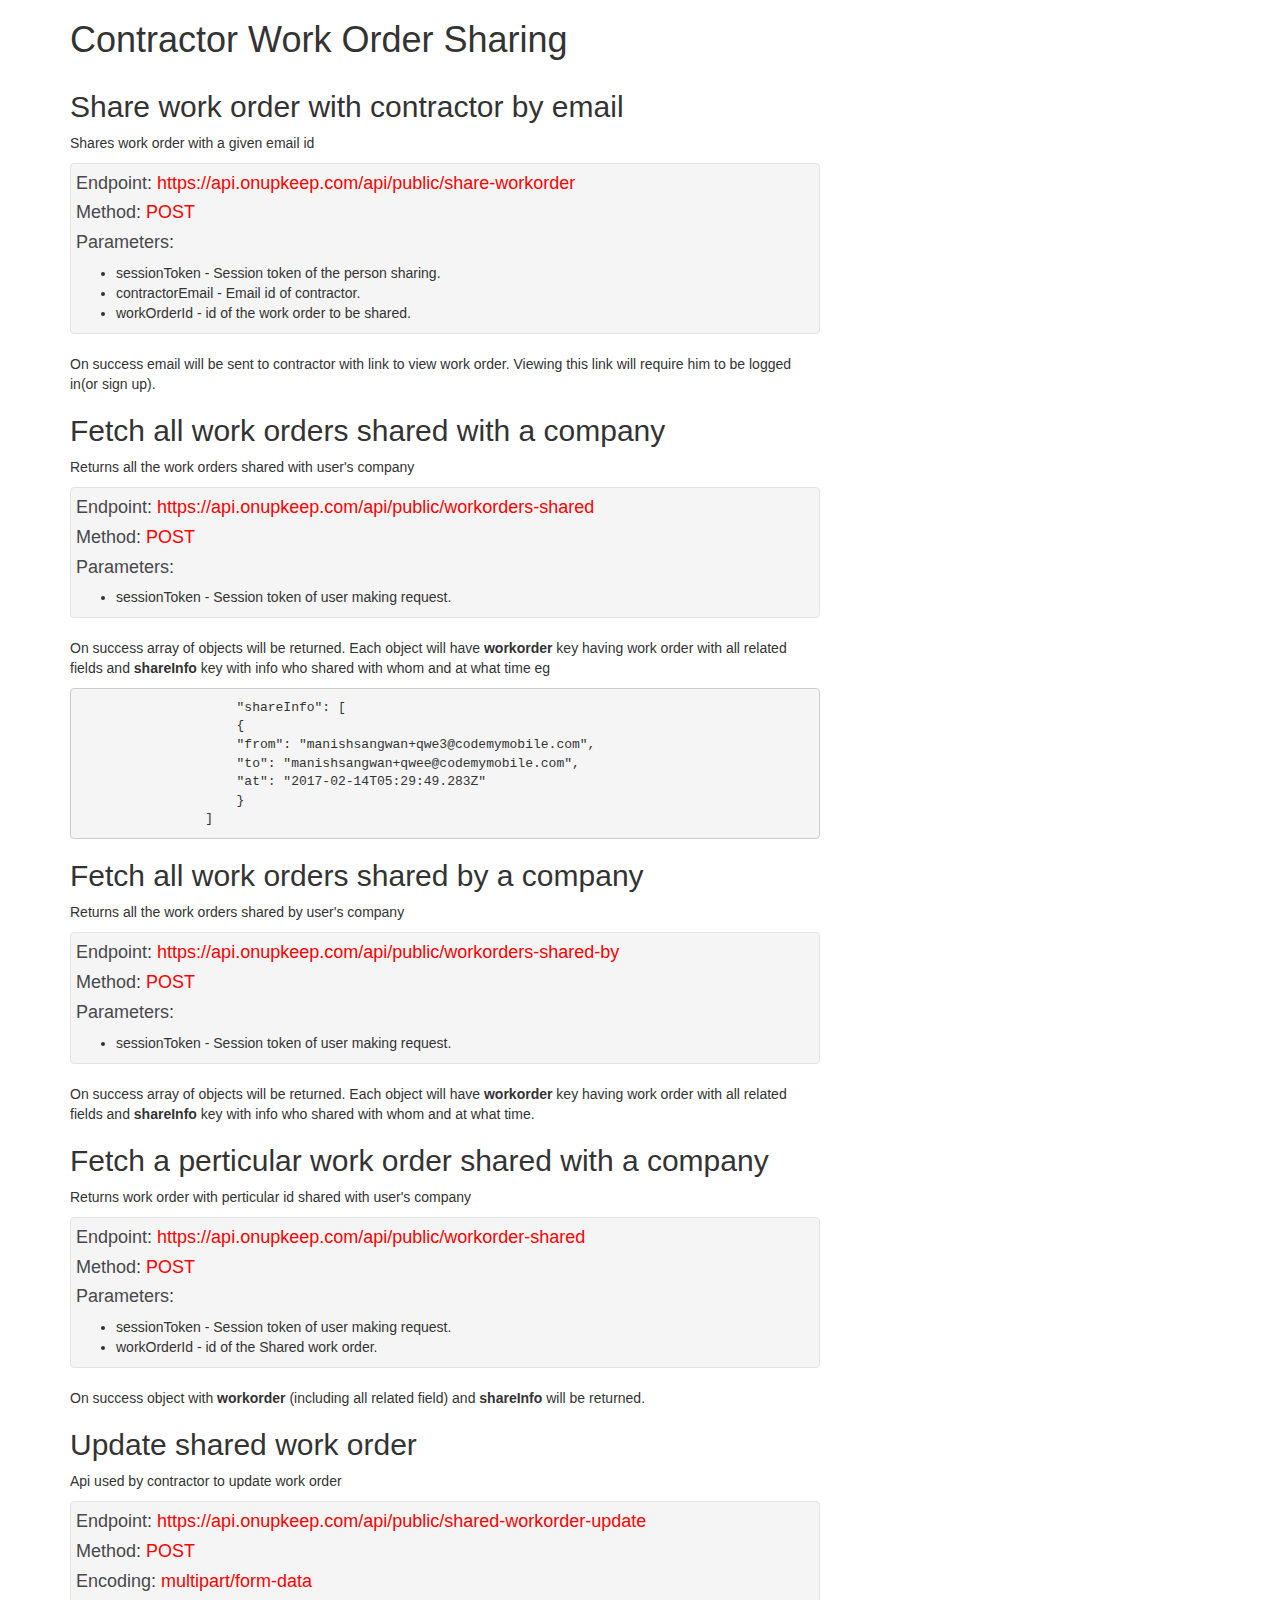
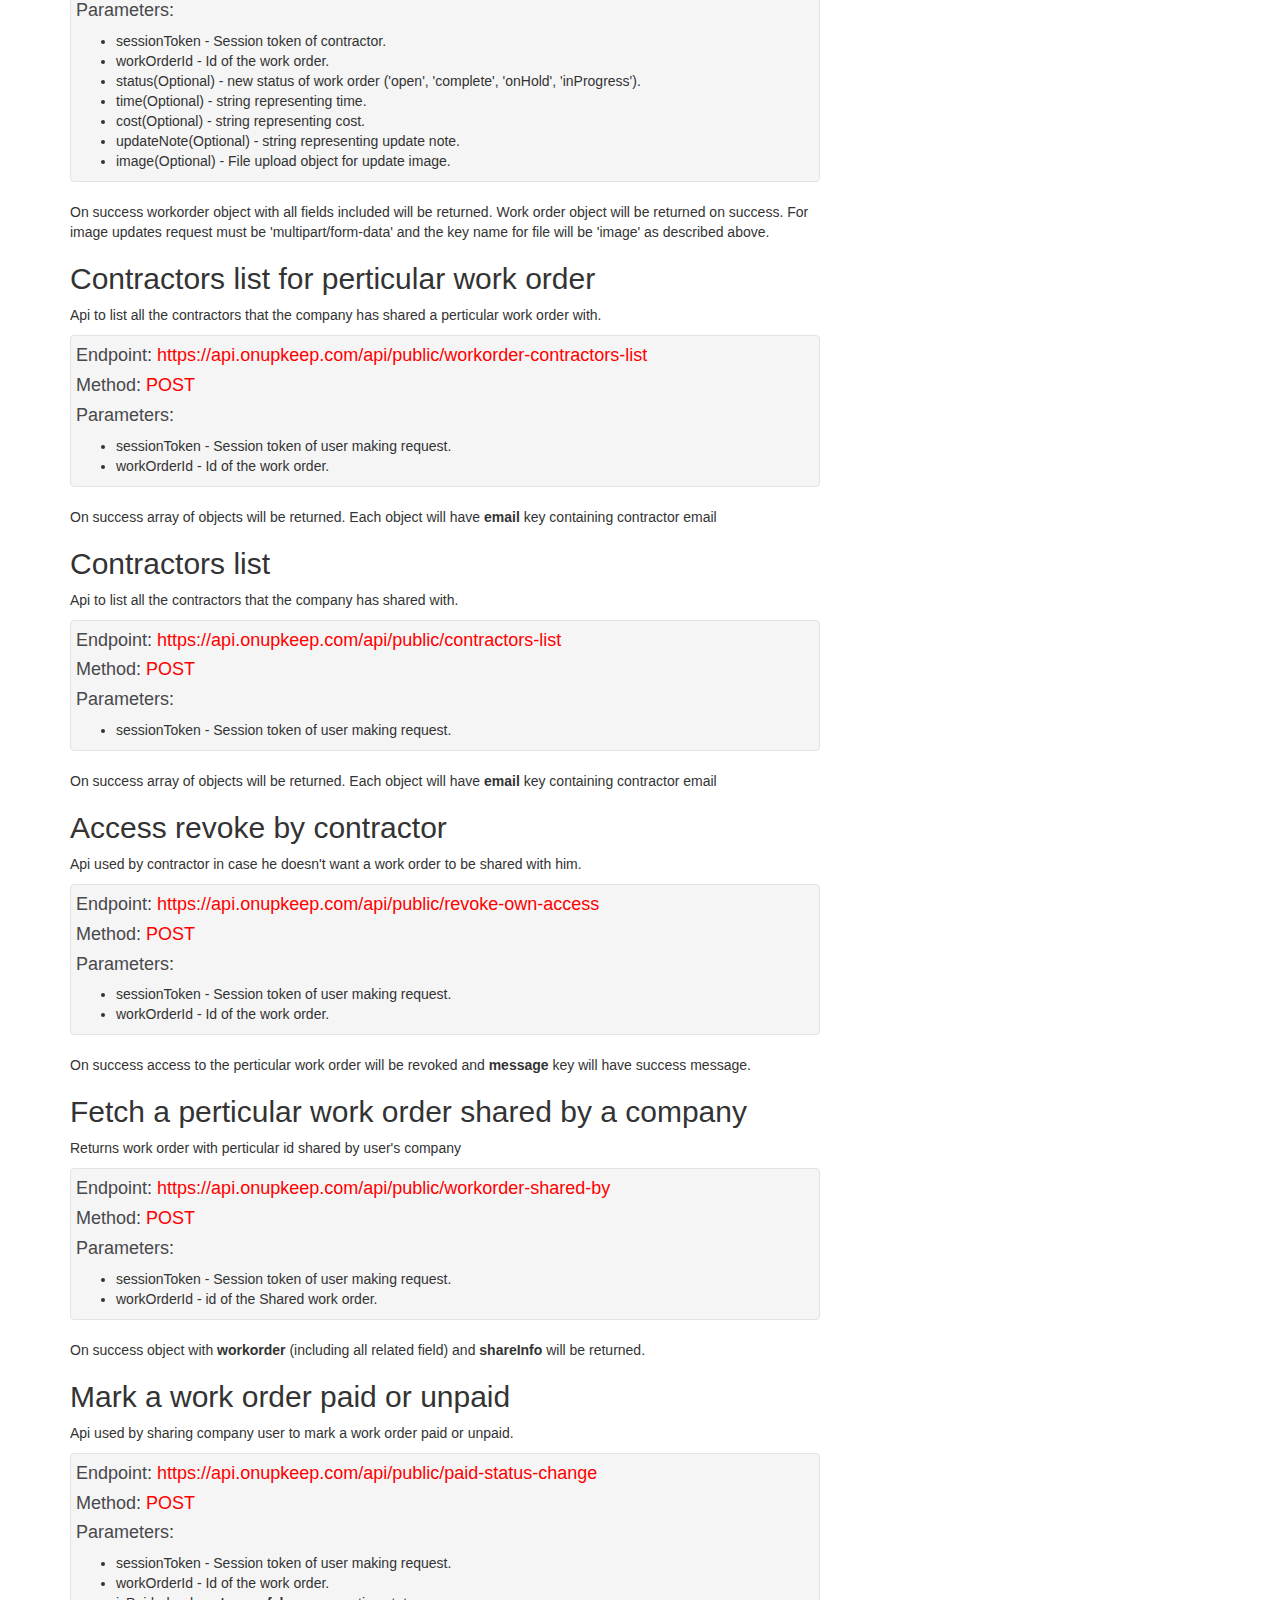
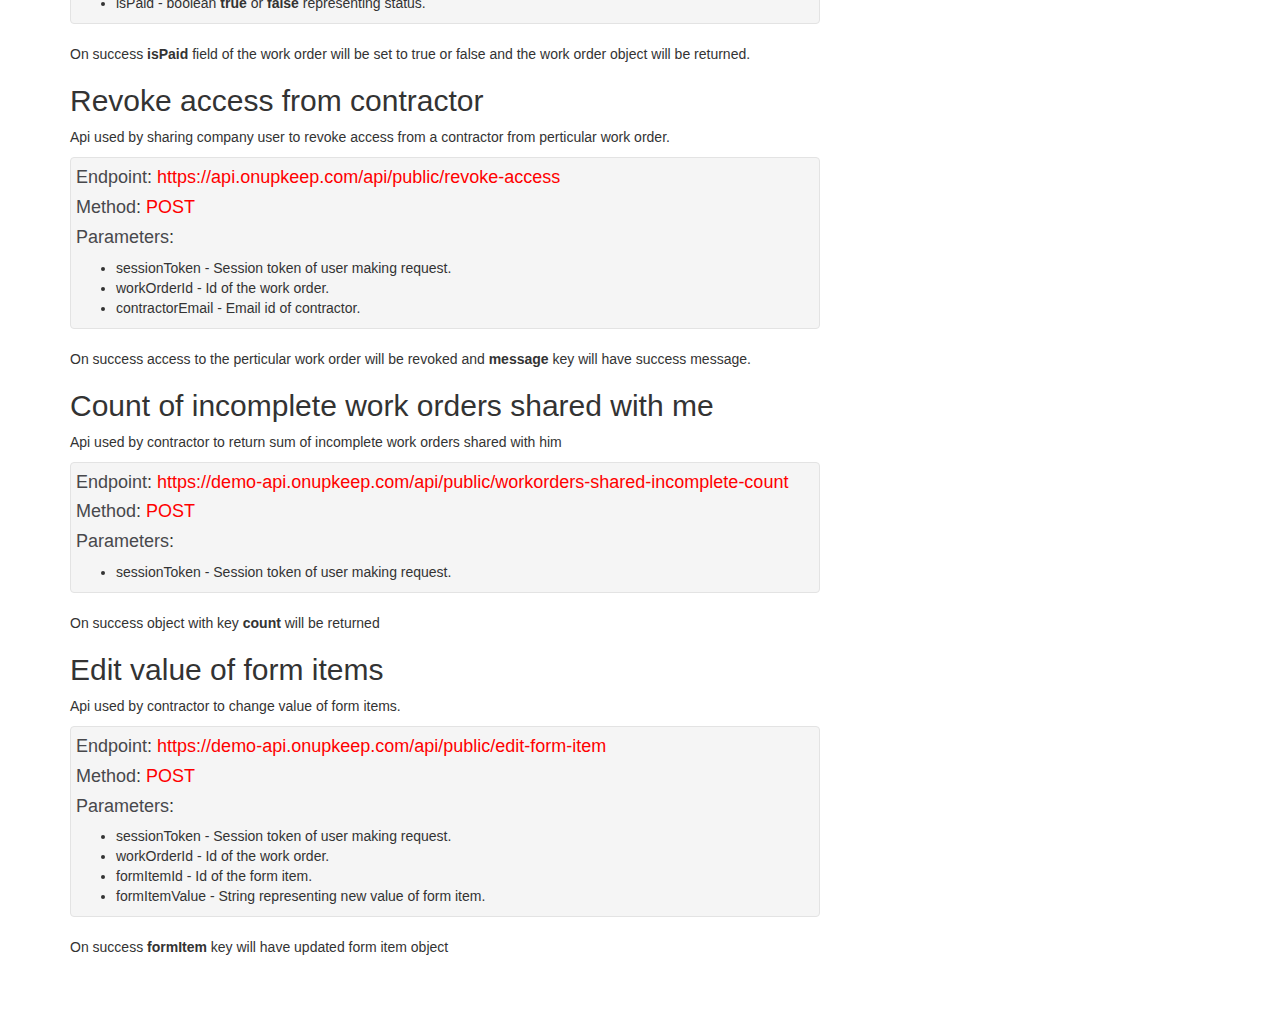
==== commit 0b845b13: "new contractor apis" ====
--- a/contractor.html
+++ b/contractor.html
@@ -40,7 +40,7 @@
                 <h2>Share work order with contractor by email</h2>
                 <p>Shares work order with a given email id</p>
                 <div class="highlight">
-                    <h4><span class="key">Endpoint</span>: <span class="val">https://demo-api.onupkeep.com/api/public/share-workorder</span></h4>
+                    <h4><span class="key">Endpoint</span>: <span class="val">https://api.onupkeep.com/api/public/share-workorder</span></h4>
                     <h4><span class="key">Method</span>: <span class="val">POST</span></h4>
                     <h4><span class="key">Parameters</span>:</h4>
                     <ul>
@@ -56,7 +56,7 @@
                 <h2>Fetch all work orders shared with a company</h2>
                 <p>Returns all the work orders shared with user's company</p>
                 <div class="highlight">
-                    <h4><span class="key">Endpoint</span>: <span class="val">https://demo-api.onupkeep.com/api/public/workorders-shared</span></h4>
+                    <h4><span class="key">Endpoint</span>: <span class="val">https://api.onupkeep.com/api/public/workorders-shared</span></h4>
                     <h4><span class="key">Method</span>: <span class="val">POST</span></h4>
                     <h4><span class="key">Parameters</span>:</h4>
                     <ul>
@@ -79,7 +79,7 @@
                 <h2>Fetch all work orders shared by a company</h2>
                 <p>Returns all the work orders shared by user's company</p>
                 <div class="highlight">
-                    <h4><span class="key">Endpoint</span>: <span class="val">https://demo-api.onupkeep.com/api/public/workorders-shared-by</span></h4>
+                    <h4><span class="key">Endpoint</span>: <span class="val">https://api.onupkeep.com/api/public/workorders-shared-by</span></h4>
                     <h4><span class="key">Method</span>: <span class="val">POST</span></h4>
                     <h4><span class="key">Parameters</span>:</h4>
                     <ul>
@@ -93,7 +93,7 @@
                 <h2>Fetch a perticular work order shared with a company</h2>
                 <p>Returns work order with perticular id shared with user's company</p>
                 <div class="highlight">
-                    <h4><span class="key">Endpoint</span>: <span class="val">https://demo-api.onupkeep.com/api/public/workorder-shared</span></h4>
+                    <h4><span class="key">Endpoint</span>: <span class="val">https://api.onupkeep.com/api/public/workorder-shared</span></h4>
                     <h4><span class="key">Method</span>: <span class="val">POST</span></h4>
                     <h4><span class="key">Parameters</span>:</h4>
                     <ul>
@@ -108,7 +108,7 @@
                 <h2>Update shared work order</h2>
                 <p>Api used by contractor to update work order</p>
                 <div class="highlight">
-                    <h4><span class="key">Endpoint</span>: <span class="val">https://demo-api.onupkeep.com/api/public/shared-workorder-update</span></h4>
+                    <h4><span class="key">Endpoint</span>: <span class="val">https://api.onupkeep.com/api/public/shared-workorder-update</span></h4>
                     <h4><span class="key">Method</span>: <span class="val">POST</span></h4>
                     <h4><span class="key">Encoding</span>: <span class="val">multipart/form-data</span></h4>
                     <h4><span class="key">Parameters</span>:</h4>
@@ -129,7 +129,7 @@
                 <h2>Contractors list for perticular work order</h2>
                 <p>Api to list all the contractors that the company has shared a perticular work order with.</p>
                 <div class="highlight">
-                    <h4><span class="key">Endpoint</span>: <span class="val">https://demo-api.onupkeep.com/api/public/workorder-contractors-list</span></h4>
+                    <h4><span class="key">Endpoint</span>: <span class="val">https://api.onupkeep.com/api/public/workorder-contractors-list</span></h4>
                     <h4><span class="key">Method</span>: <span class="val">POST</span></h4>
                     <h4><span class="key">Parameters</span>:</h4>
                     <ul>
@@ -144,7 +144,7 @@
                 <h2>Contractors list</h2>
                 <p>Api to list all the contractors that the company has shared with.</p>
                 <div class="highlight">
-                    <h4><span class="key">Endpoint</span>: <span class="val">https://demo-api.onupkeep.com/api/public/contractors-list</span></h4>
+                    <h4><span class="key">Endpoint</span>: <span class="val">https://api.onupkeep.com/api/public/contractors-list</span></h4>
                     <h4><span class="key">Method</span>: <span class="val">POST</span></h4>
                     <h4><span class="key">Parameters</span>:</h4>
                     <ul>
@@ -158,7 +158,7 @@
                 <h2>Access revoke by contractor</h2>
                 <p>Api used by contractor in case he doesn't want a work order to be shared with him.</p>
                 <div class="highlight">
-                    <h4><span class="key">Endpoint</span>: <span class="val">https://demo-api.onupkeep.com/api/public/revoke-own-access</span></h4>
+                    <h4><span class="key">Endpoint</span>: <span class="val">https://api.onupkeep.com/api/public/revoke-own-access</span></h4>
                     <h4><span class="key">Method</span>: <span class="val">POST</span></h4>
                     <h4><span class="key">Parameters</span>:</h4>
                     <ul>
@@ -173,7 +173,7 @@
                 <h2>Fetch a perticular work order shared by a company</h2>
                 <p>Returns work order with perticular id shared by user's company</p>
                 <div class="highlight">
-                    <h4><span class="key">Endpoint</span>: <span class="val">https://demo-api.onupkeep.com/api/public/workorder-shared-by</span></h4>
+                    <h4><span class="key">Endpoint</span>: <span class="val">https://api.onupkeep.com/api/public/workorder-shared-by</span></h4>
                     <h4><span class="key">Method</span>: <span class="val">POST</span></h4>
                     <h4><span class="key">Parameters</span>:</h4>
                     <ul>
@@ -188,7 +188,7 @@
                 <h2>Mark a work order paid or unpaid</h2>
                 <p>Api used by sharing company user to mark a work order paid or unpaid.</p>
                 <div class="highlight">
-                    <h4><span class="key">Endpoint</span>: <span class="val">https://demo-api.onupkeep.com/api/public/paid-status-change</span></h4>
+                    <h4><span class="key">Endpoint</span>: <span class="val">https://api.onupkeep.com/api/public/paid-status-change</span></h4>
                     <h4><span class="key">Method</span>: <span class="val">POST</span></h4>
                     <h4><span class="key">Parameters</span>:</h4>
                     <ul>
@@ -204,7 +204,7 @@
                 <h2>Revoke access from contractor</h2>
                 <p>Api used by sharing company user to revoke access from a contractor from perticular work order.</p>
                 <div class="highlight">
-                    <h4><span class="key">Endpoint</span>: <span class="val">https://demo-api.onupkeep.com/api/public/revoke-access</span></h4>
+                    <h4><span class="key">Endpoint</span>: <span class="val">https://api.onupkeep.com/api/public/revoke-access</span></h4>
                     <h4><span class="key">Method</span>: <span class="val">POST</span></h4>
                     <h4><span class="key">Parameters</span>:</h4>
                     <ul>
@@ -215,6 +215,38 @@
                 </div>
                 <p>On success access to the perticular work order will be revoked and <b>message</b> key will have success message.</p>
             </div>
+
+            <div class="blog-post">
+                <h2>Count of incomplete work orders shared with me</h2>
+                <p>Api used by contractor to return sum of incomplete work orders shared with him</p>
+                <div class="highlight">
+                    <h4><span class="key">Endpoint</span>: <span class="val">https://demo-api.onupkeep.com/api/public/workorders-shared-incomplete-count</span></h4>
+                    <h4><span class="key">Method</span>: <span class="val">POST</span></h4>
+                    <h4><span class="key">Parameters</span>:</h4>
+                    <ul>
+                        <li>sessionToken  - Session token of user making request.</li>
+                    </ul>
+                </div>
+                <p>On success object with key <b>count</b> will be returned</p>
+            </div><!-- /.blog-post -->
+
+            <div class="blog-post">
+                <h2>Edit value of form items</h2>
+                <p>Api used by contractor to change value of form items.</p>
+                <div class="highlight">
+                    <h4><span class="key">Endpoint</span>: <span class="val">https://demo-api.onupkeep.com/api/public/edit-form-item</span></h4>
+                    <h4><span class="key">Method</span>: <span class="val">POST</span></h4>
+                    <h4><span class="key">Parameters</span>:</h4>
+                    <ul>
+                        <li>sessionToken  - Session token of user making request.</li>
+                        <li>workOrderId  - Id of the work order.</li>
+                        <li>formItemId  - Id of the form item.</li>
+                        <li>formItemValue  - String representing new value of form item.</li>
+                    </ul>
+                </div>
+                <p>On success <b>formItem</b> key will have updated form item object</p>
+            </div>
+
 
         </div><!-- /.blog-main -->
 
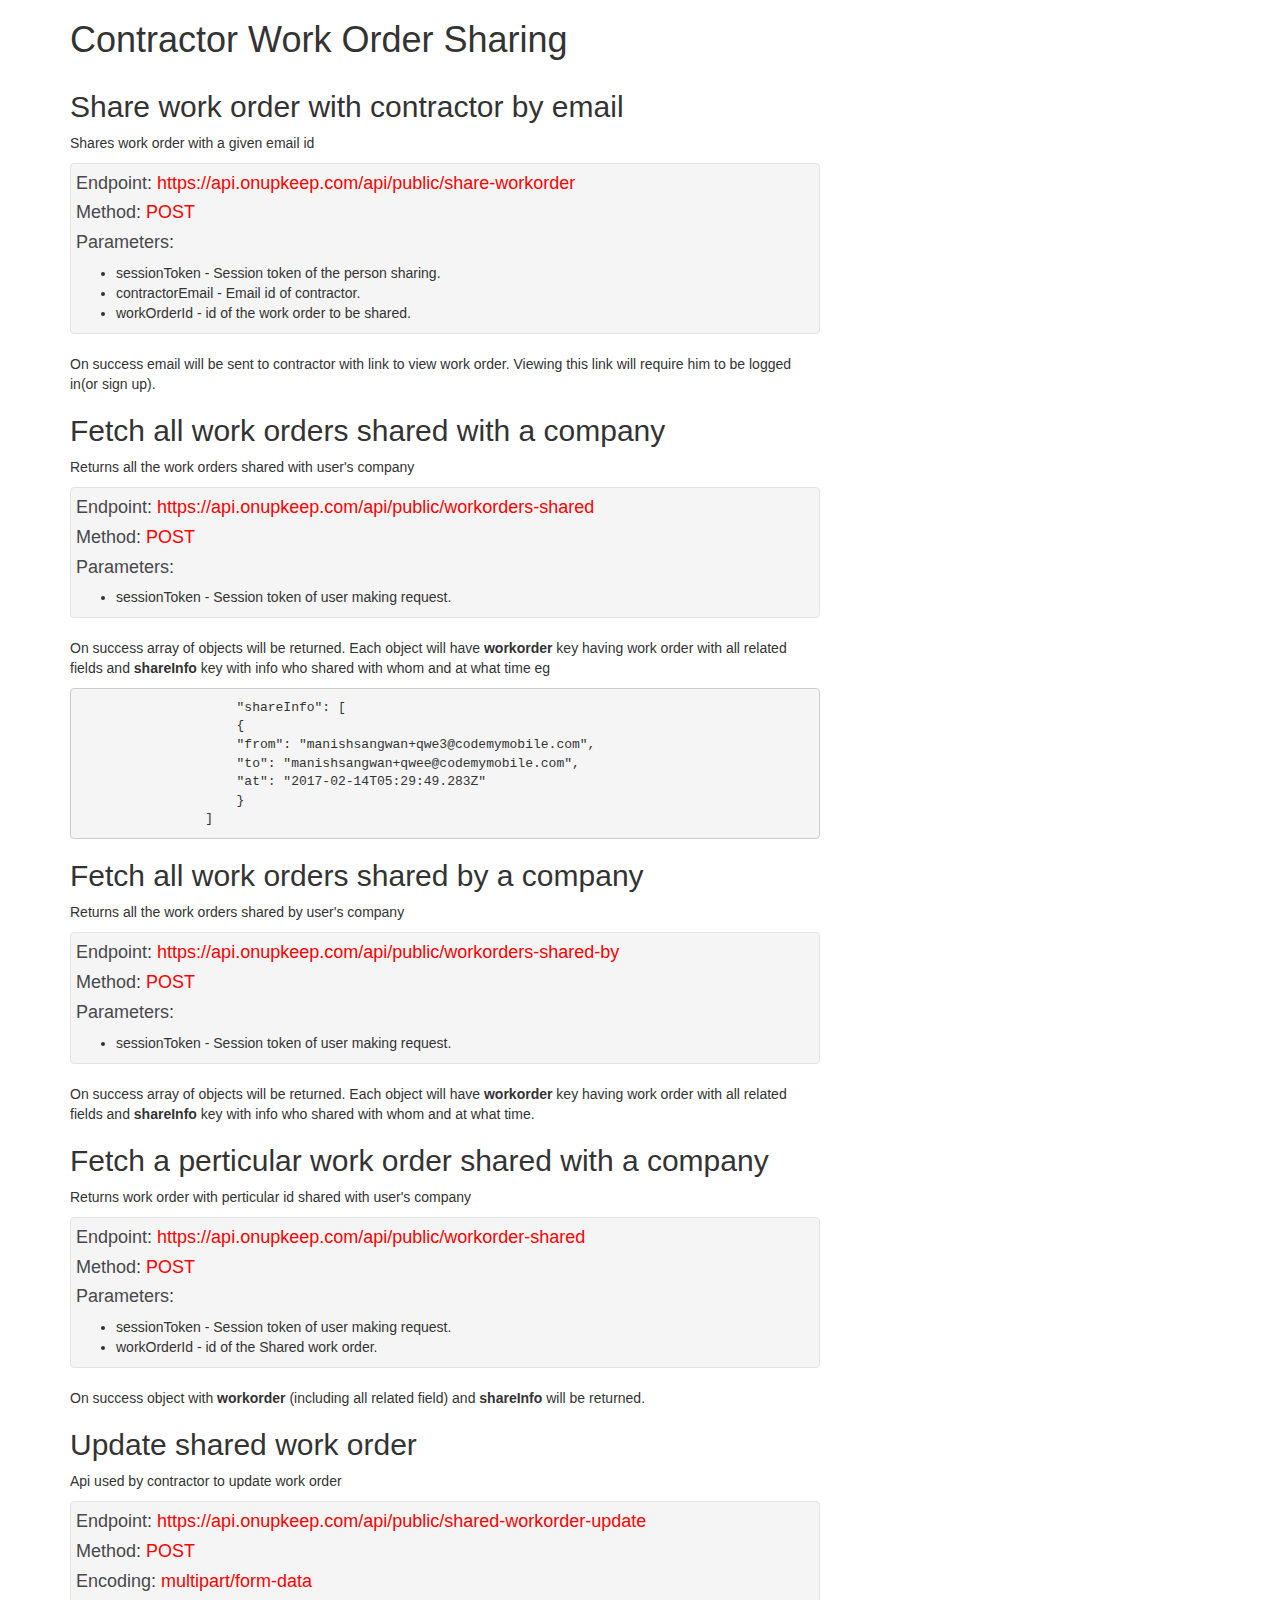
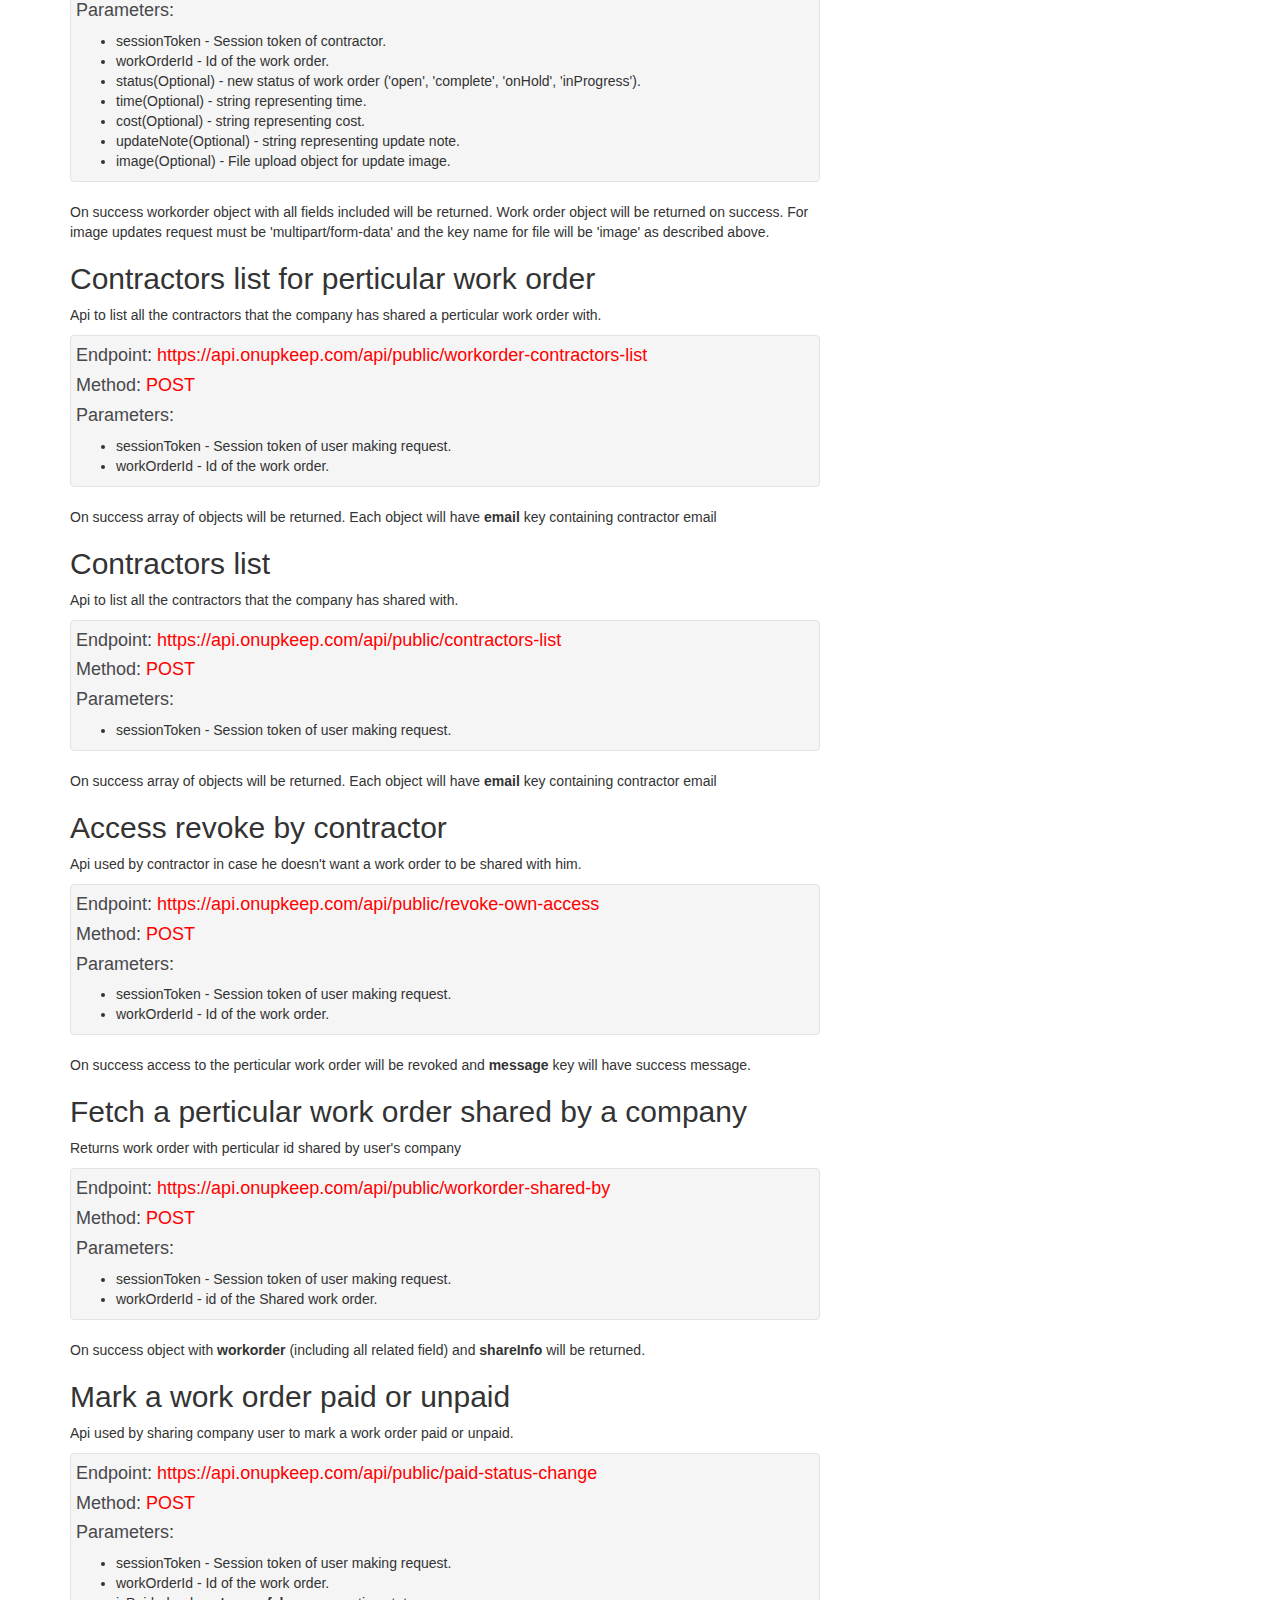
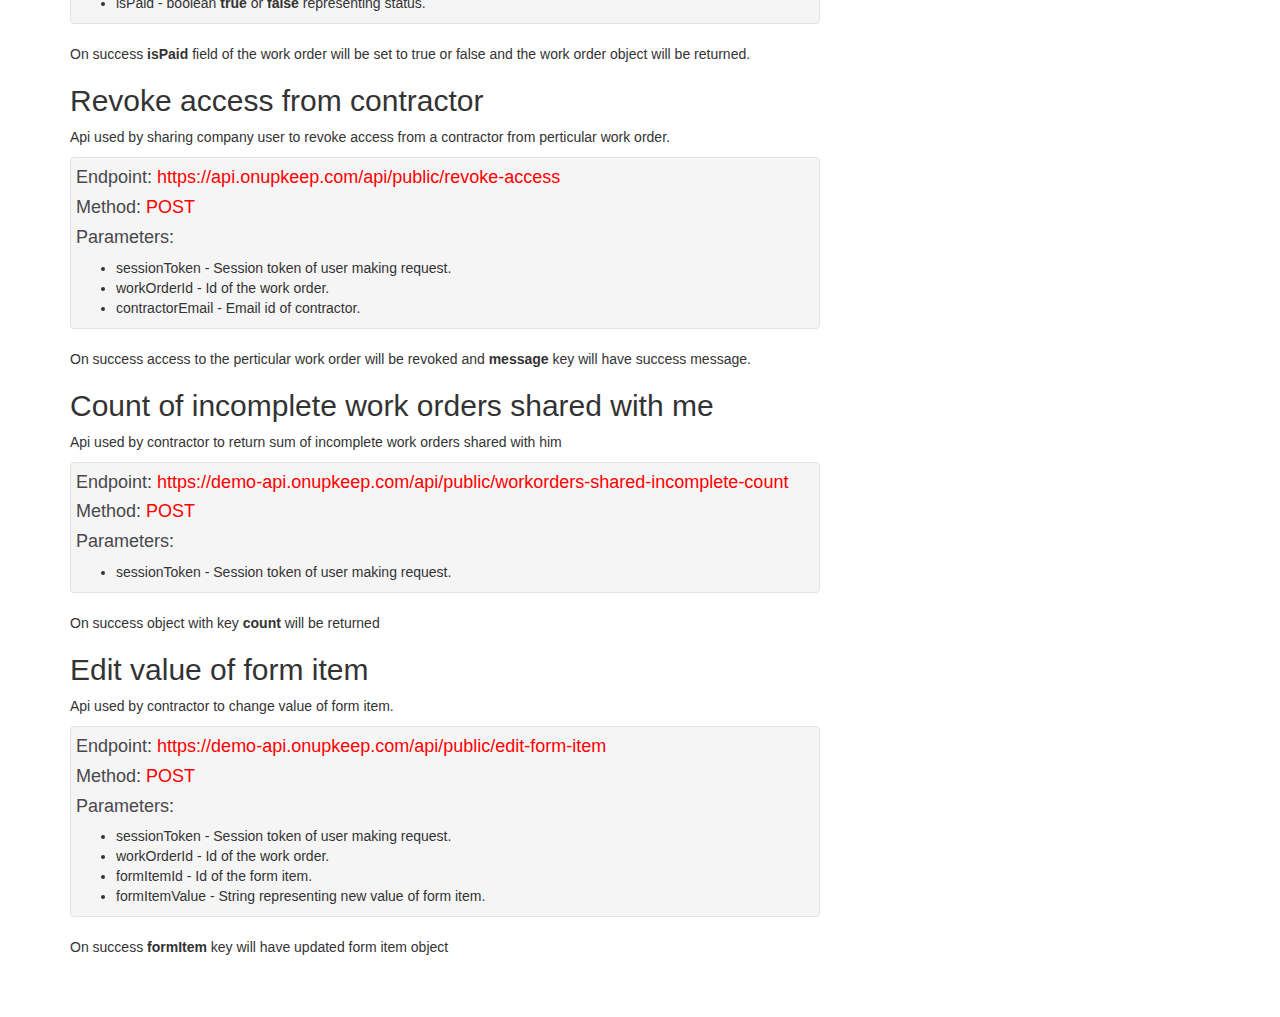
==== commit 74020296: "text change" ====
--- a/contractor.html
+++ b/contractor.html
@@ -231,8 +231,8 @@
             </div><!-- /.blog-post -->
 
             <div class="blog-post">
-                <h2>Edit value of form items</h2>
-                <p>Api used by contractor to change value of form items.</p>
+                <h2>Edit value of form item</h2>
+                <p>Api used by contractor to change value of form item.</p>
                 <div class="highlight">
                     <h4><span class="key">Endpoint</span>: <span class="val">https://demo-api.onupkeep.com/api/public/edit-form-item</span></h4>
                     <h4><span class="key">Method</span>: <span class="val">POST</span></h4>
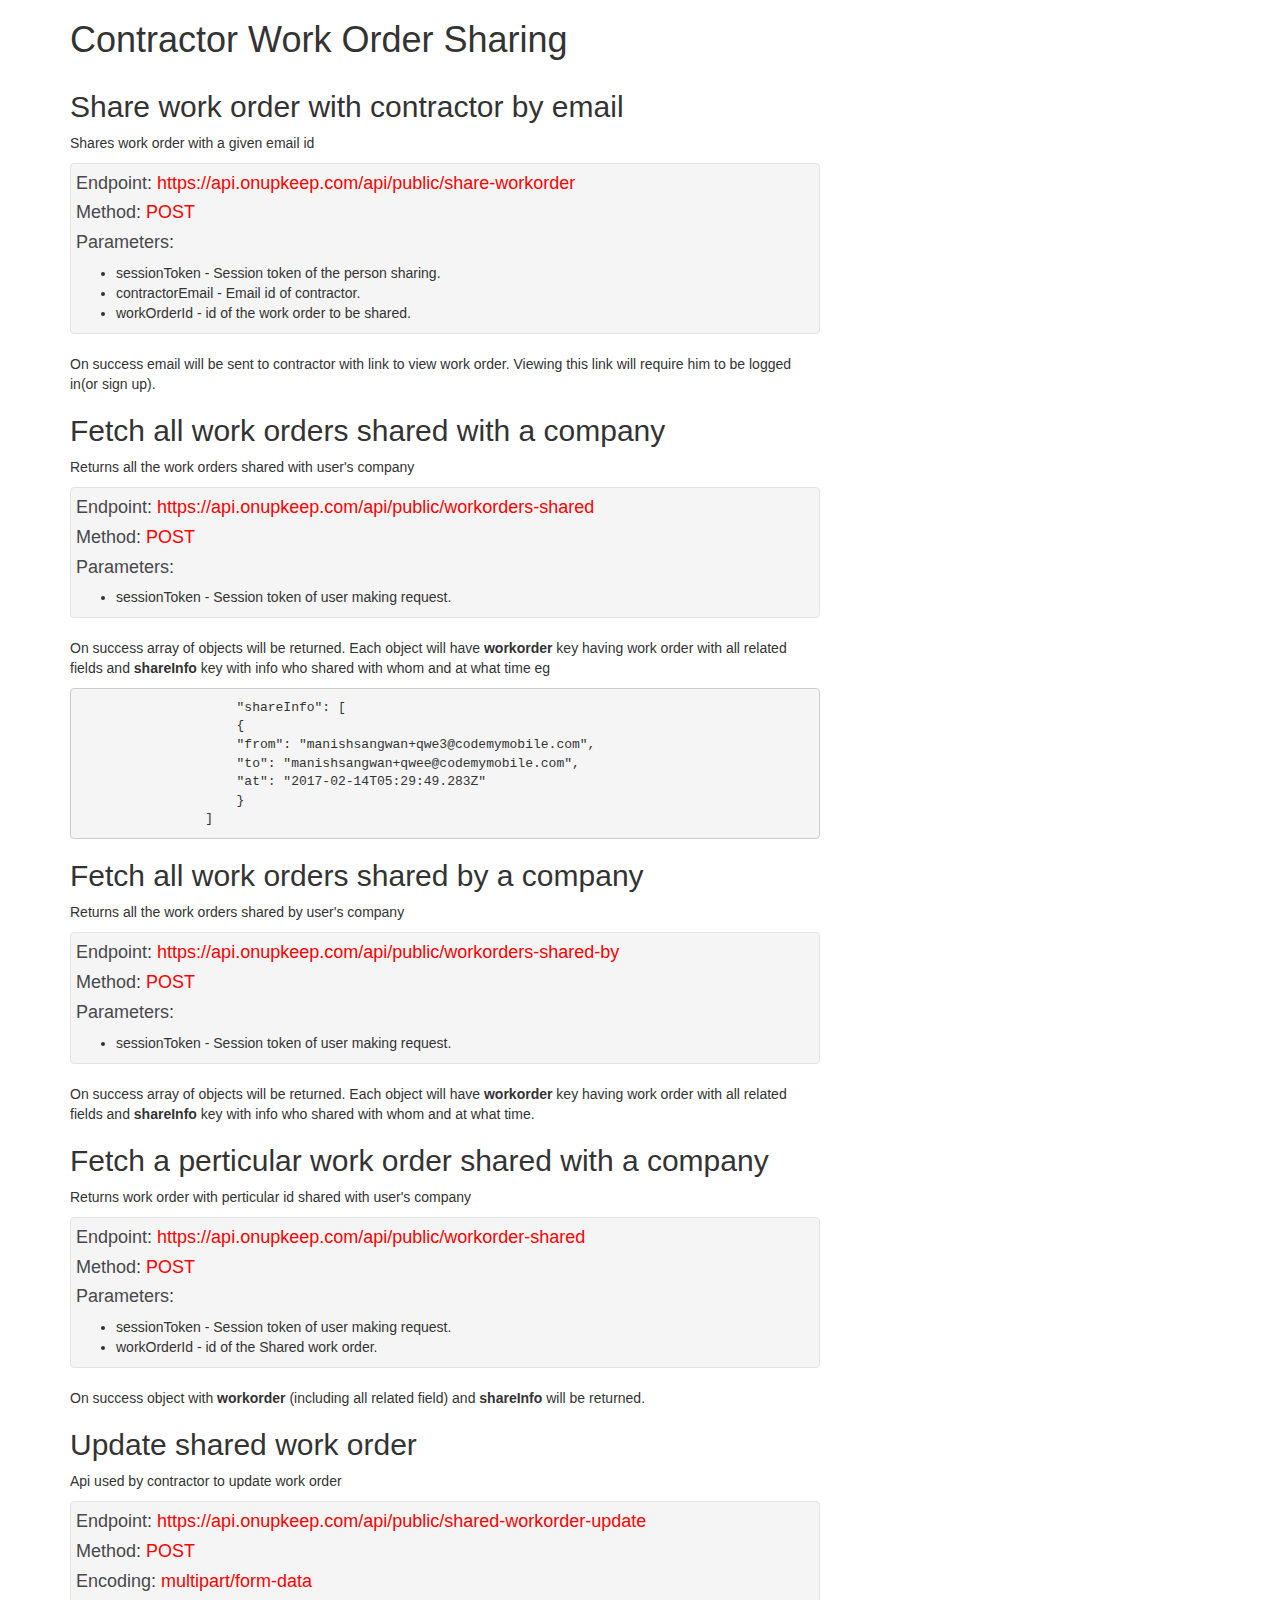
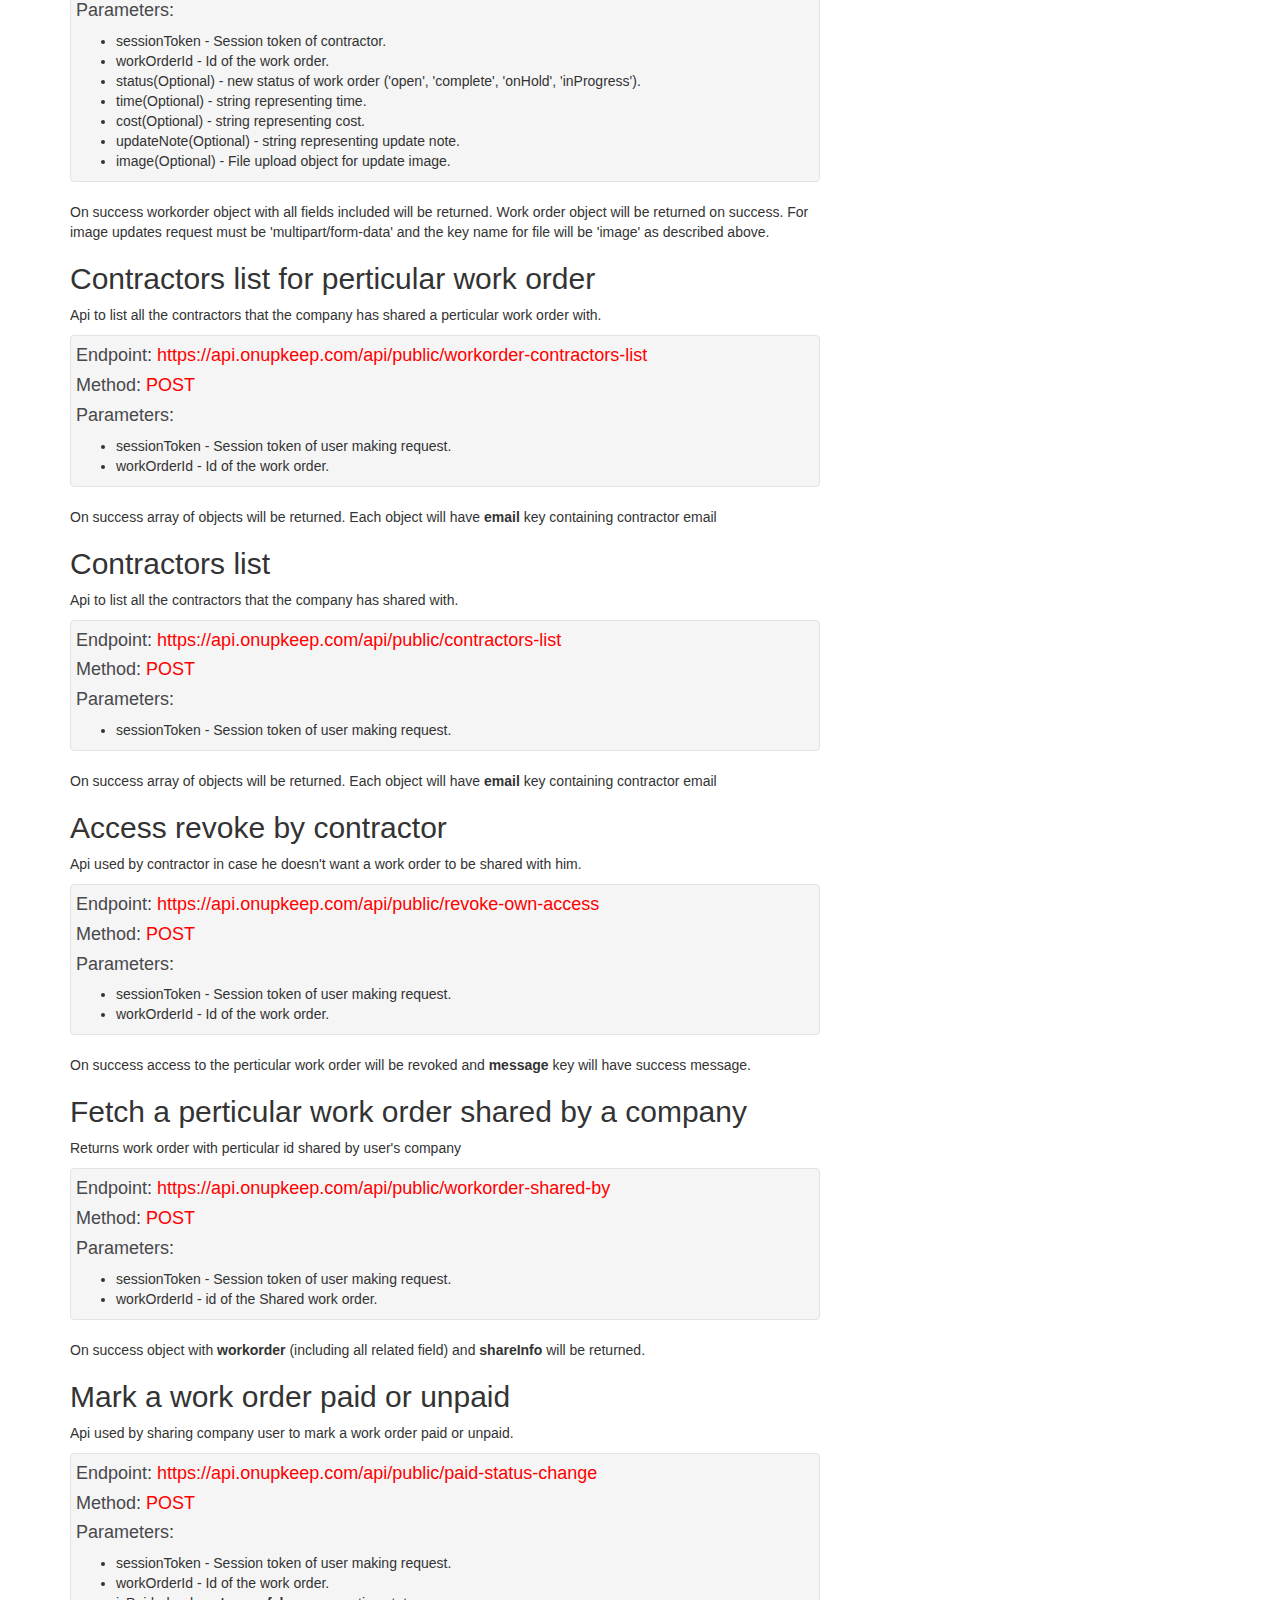
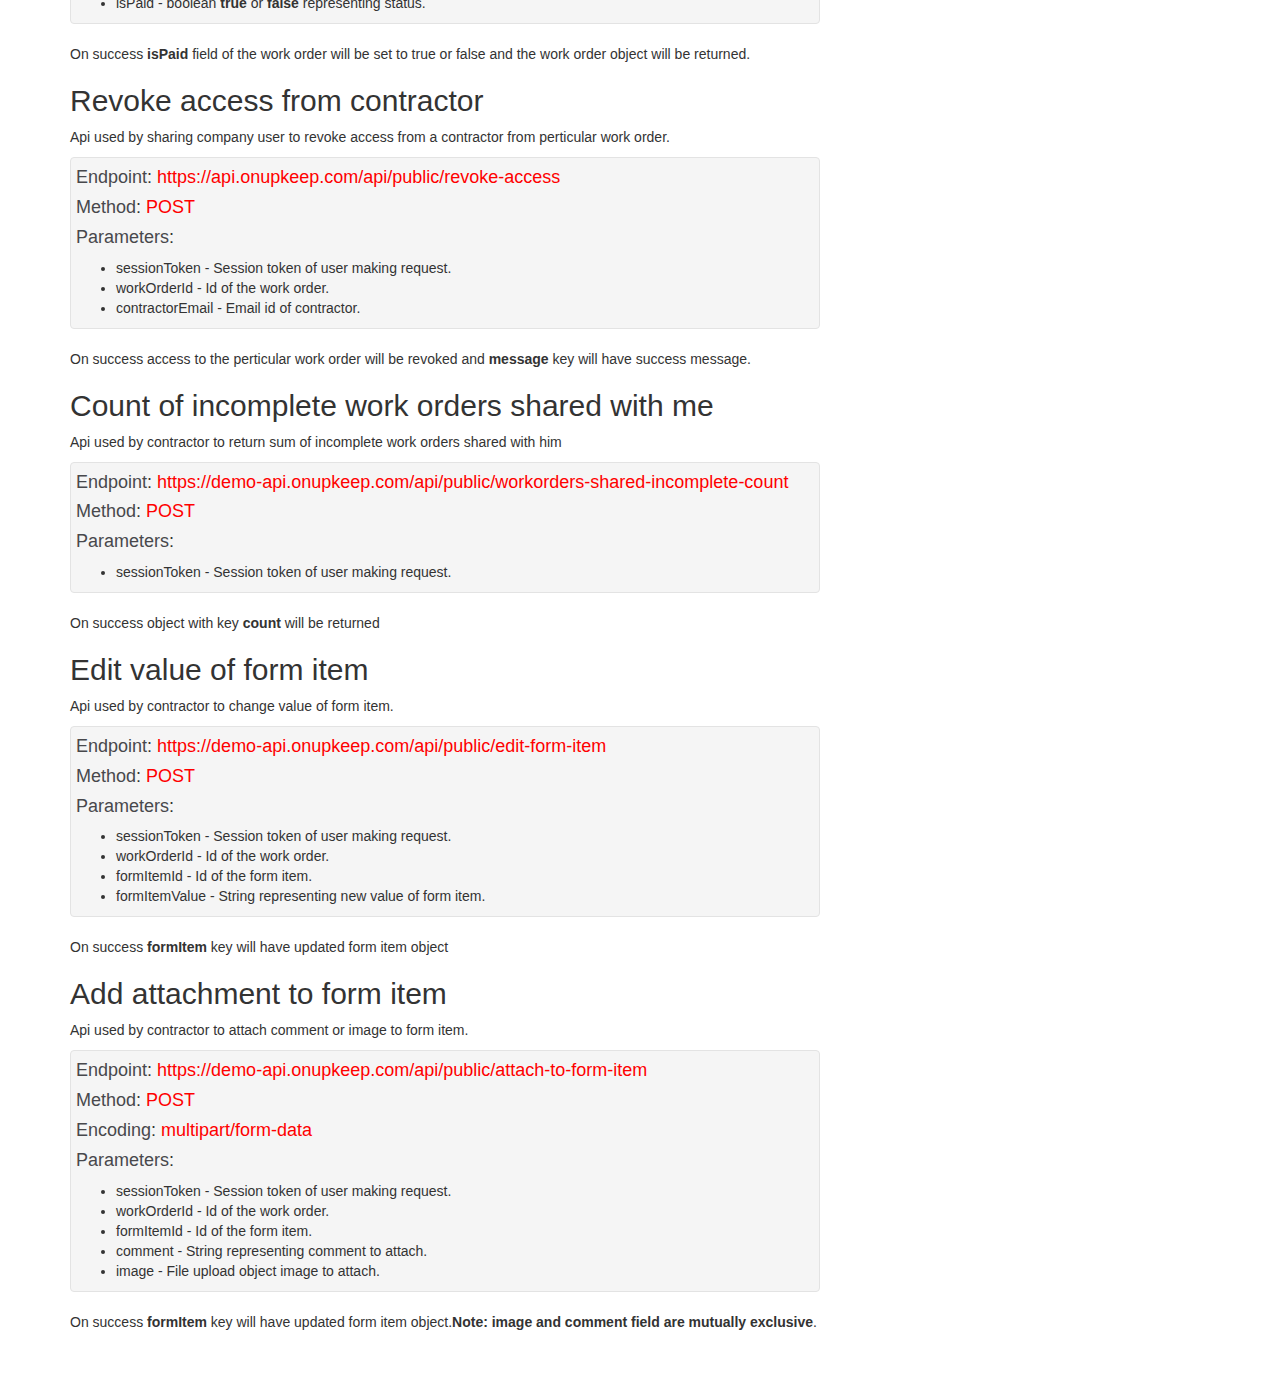
==== commit f49c9ab9: "form items attachments" ====
--- a/contractor.html
+++ b/contractor.html
@@ -247,6 +247,24 @@
                 <p>On success <b>formItem</b> key will have updated form item object</p>
             </div>
 
+            <div class="blog-post">
+                <h2>Add attachment to form item</h2>
+                <p>Api used by contractor to attach comment or image to form item.</p>
+                <div class="highlight">
+                    <h4><span class="key">Endpoint</span>: <span class="val">https://demo-api.onupkeep.com/api/public/attach-to-form-item</span></h4>
+                    <h4><span class="key">Method</span>: <span class="val">POST</span></h4>
+                    <h4><span class="key">Encoding</span>: <span class="val">multipart/form-data</span></h4>
+                    <h4><span class="key">Parameters</span>:</h4>
+                    <ul>
+                        <li>sessionToken  - Session token of user making request.</li>
+                        <li>workOrderId  - Id of the work order.</li>
+                        <li>formItemId  - Id of the form item.</li>
+                        <li>comment  - String representing comment to attach.</li>
+                        <li>image  - File upload object image to attach.</li>
+                    </ul>
+                </div>
+                <p>On success <b>formItem</b> key will have updated form item object.<b>Note: image and comment field are mutually exclusive</b>.</p>
+            </div>
 
         </div><!-- /.blog-main -->
 
